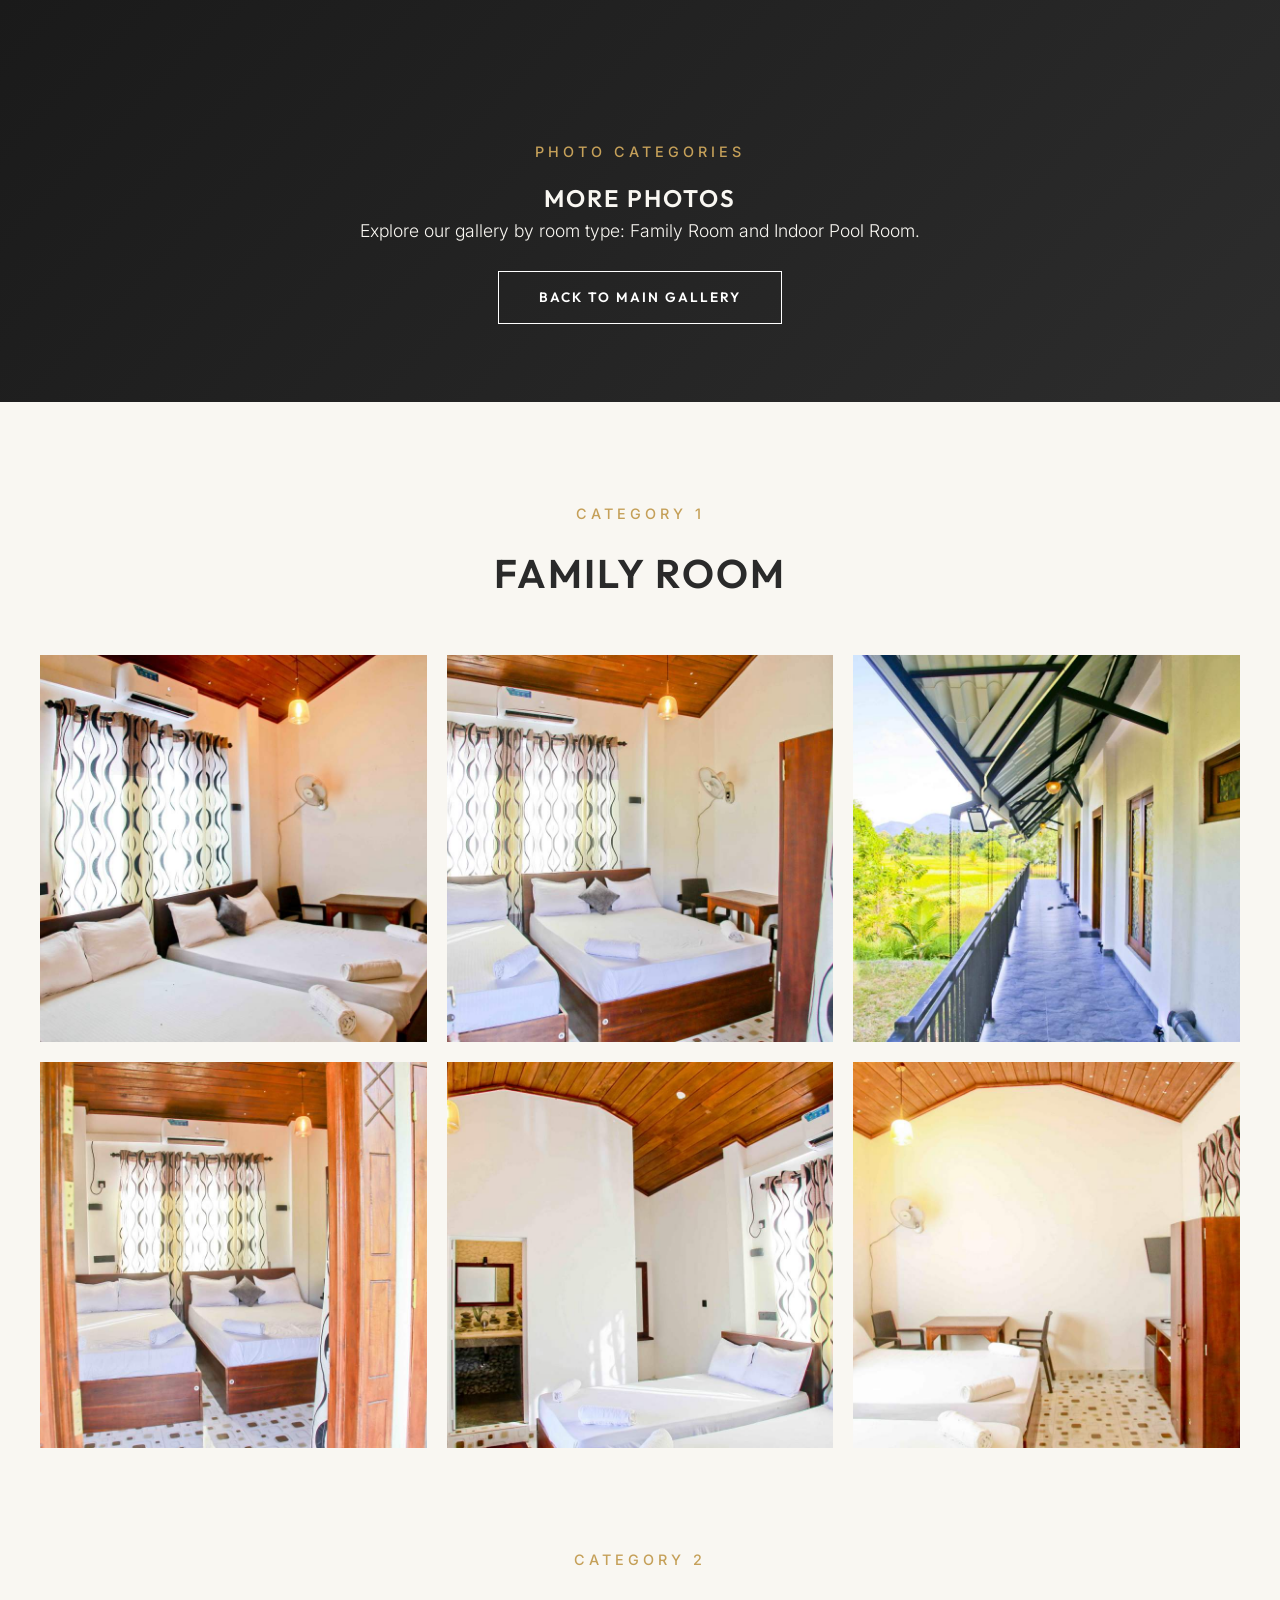
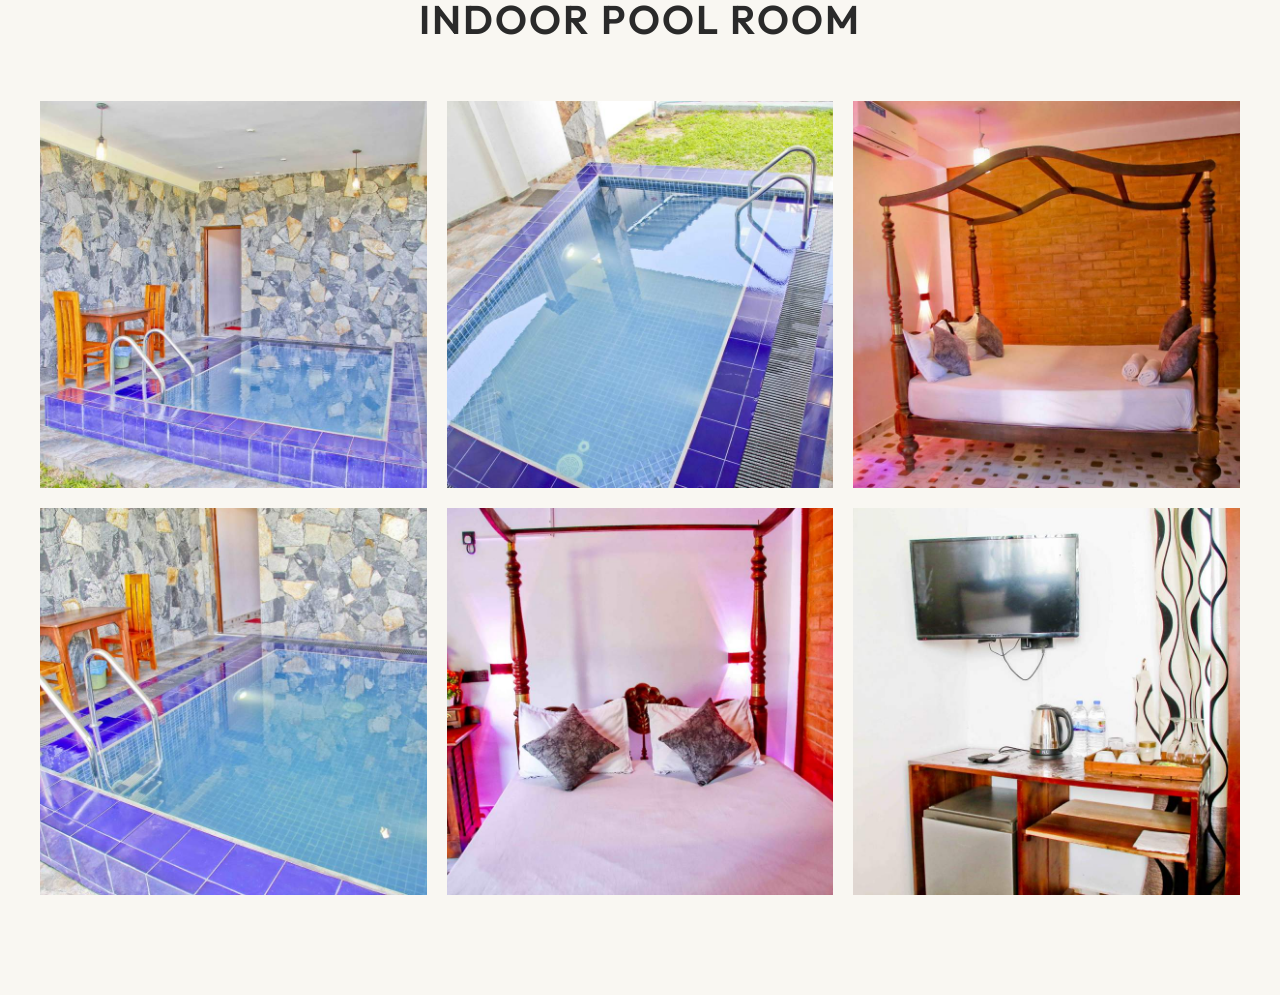
==== gallery.html @ 3b415cc5 "Add categorized gallery page with family and indoor pool rooms" ====
<!DOCTYPE html>
<html lang="en">

<head>
    <meta charset="UTF-8">
    <meta name="viewport" content="width=device-width, initial-scale=1.0">
    <meta name="description" content="Janara Luxury Cabana gallery with Family Room and Indoor Pool Room categories.">
    <title>Janara Gallery | Family Room & Indoor Pool Room</title>

    <link rel="preconnect" href="https://fonts.googleapis.com">
    <link rel="preconnect" href="https://fonts.gstatic.com" crossorigin>
    <link
        href="https://fonts.googleapis.com/css2?family=Inter:wght@300;400;500&family=Outfit:wght@300;400;600&display=swap"
        rel="stylesheet">
    <link rel="stylesheet" href="https://cdnjs.cloudflare.com/ajax/libs/font-awesome/6.4.0/css/all.min.css">
    <link rel="stylesheet" href="style.css">
</head>

<body>
    <section class="gallery-page-header">
        <div class="container text-center">
            <span class="subtitle">Photo Categories</span>
            <h1>More Photos</h1>
            <p>Explore our gallery by room type: Family Room and Indoor Pool Room.</p>
            <div class="gallery-more text-center" style="margin-top: 25px;">
                <a href="index.html#gallery" class="btn btn-outline">Back to Main Gallery</a>
            </div>
        </div>
    </section>

    <section class="gallery section-padding gallery-category">
        <div class="container-full">
            <div class="section-header text-center">
                <span class="subtitle">Category 1</span>
                <h2>Family Room</h2>
            </div>
            <div class="gallery-grid">
                <div class="gallery-item">
                    <img src="images/family-1.jpg" alt="Family room with twin and queen beds" loading="lazy" decoding="async" width="1200"
                        height="800" sizes="(max-width: 768px) 100vw, 33vw">
                    <div class="gallery-overlay"><span>Family Bed Layout</span></div>
                </div>
                <div class="gallery-item">
                    <img src="images/family-2.jpg" alt="Family room private pool area view" loading="lazy" decoding="async" width="1200"
                        height="800" sizes="(max-width: 768px) 100vw, 33vw">
                    <div class="gallery-overlay"><span>Pool Area Access</span></div>
                </div>
                <div class="gallery-item">
                    <img src="images/family-3.jpg" alt="Family room corridor and mountain view" loading="lazy" decoding="async" width="1200"
                        height="800" sizes="(max-width: 768px) 100vw, 33vw">
                    <div class="gallery-overlay"><span>Corridor View</span></div>
                </div>
                <div class="gallery-item">
                    <img src="images/family-4.jpg" alt="Family room door and beds" loading="lazy" decoding="async" width="1200"
                        height="800" sizes="(max-width: 768px) 100vw, 33vw">
                    <div class="gallery-overlay"><span>Room Entrance</span></div>
                </div>
                <div class="gallery-item">
                    <img src="images/family-5.jpg" alt="Family room outdoor perspective" loading="lazy" decoding="async" width="1200"
                        height="800" sizes="(max-width: 768px) 100vw, 33vw">
                    <div class="gallery-overlay"><span>Outdoor Perspective</span></div>
                </div>
                <div class="gallery-item">
                    <img src="images/family-6.jpg" alt="Family room exterior side view" loading="lazy" decoding="async" width="1200"
                        height="800" sizes="(max-width: 768px) 100vw, 33vw">
                    <div class="gallery-overlay"><span>Exterior Side View</span></div>
                </div>
            </div>
        </div>
    </section>

    <section class="gallery section-padding gallery-category">
        <div class="container-full">
            <div class="section-header text-center">
                <span class="subtitle">Category 2</span>
                <h2>Indoor Pool Room</h2>
            </div>
            <div class="gallery-grid">
                <div class="gallery-item">
                    <img src="images/indoor-1.jpg" alt="Indoor pool room with full covered private pool" loading="lazy" decoding="async" width="1200"
                        height="800" sizes="(max-width: 768px) 100vw, 33vw">
                    <div class="gallery-overlay"><span>Covered Indoor Pool</span></div>
                </div>
                <div class="gallery-item">
                    <img src="images/indoor-2.jpg" alt="Private pool top angle in indoor pool room" loading="lazy" decoding="async" width="1200"
                        height="800" sizes="(max-width: 768px) 100vw, 33vw">
                    <div class="gallery-overlay"><span>Pool Top Angle</span></div>
                </div>
                <div class="gallery-item">
                    <img src="images/indoor-3.jpg" alt="Indoor pool room with canopy bed" loading="lazy" decoding="async" width="1200"
                        height="800" sizes="(max-width: 768px) 100vw, 33vw">
                    <div class="gallery-overlay"><span>Canopy Bed Room</span></div>
                </div>
                <div class="gallery-item">
                    <img src="images/indoor-4.jpg" alt="Indoor pool room pool design and seating" loading="lazy" decoding="async" width="1200"
                        height="800" sizes="(max-width: 768px) 100vw, 33vw">
                    <div class="gallery-overlay"><span>Pool Design & Seating</span></div>
                </div>
                <div class="gallery-item">
                    <img src="images/indoor-5.jpg" alt="Indoor pool room luxury bed close-up" loading="lazy" decoding="async" width="1200"
                        height="800" sizes="(max-width: 768px) 100vw, 33vw">
                    <div class="gallery-overlay"><span>Luxury Bed Close-up</span></div>
                </div>
                <div class="gallery-item">
                    <img src="images/indoor-6.jpg" alt="Indoor pool room amenities setup" loading="lazy" decoding="async" width="1200"
                        height="800" sizes="(max-width: 768px) 100vw, 33vw">
                    <div class="gallery-overlay"><span>In-room Amenities</span></div>
                </div>
            </div>
        </div>
    </section>
</body>

</html>
---- style.css ----
:root {
    --primary: #C5A059;
    /* Gold */
    --secondary: #2D4F3E;
    /* Tropical Green */
    --bg-light: #F9F7F2;
    /* Off-White */
    --bg-dark: #1A1A1A;
    /* Dark Slate */
    --accent: #DED5C4;
    /* Beige */
    --text-dark: #2A2A2A;
    --text-light: #F9F7F2;
    --font-heading: 'Outfit', sans-serif;
    --font-body: 'Inter', sans-serif;
    --transition: all 0.4s cubic-bezier(0.165, 0.84, 0.44, 1);
    --container-width: 1200px;
    --section-padding: 100px 0;
}

* {
    margin: 0;
    padding: 0;
    box-sizing: border-box;
}

html {
    scroll-behavior: smooth;
}

body {
    font-family: var(--font-body);
    background-color: var(--bg-light);
    color: var(--text-dark);
    line-height: 1.6;
    overflow-x: hidden;
}

/* Typography */
h1,
h2,
h3,
h4,
.logo {
    font-family: var(--font-heading);
    font-weight: 600;
    text-transform: uppercase;
    letter-spacing: 2px;
}

h2 {
    font-size: 2.5rem;
    margin-bottom: 2rem;
    position: relative;
}

.subtitle {
    display: block;
    color: var(--primary);
    font-weight: 500;
    text-transform: uppercase;
    letter-spacing: 4px;
    font-size: 0.9rem;
    margin-bottom: 1rem;
}

.subtitle.light {
    color: var(--accent);
}

p {
    margin-bottom: 1.5rem;
    font-weight: 300;
    font-size: 1.1rem;
}

.text-center {
    text-align: center;
}

/* Buttons */
.btn {
    display: inline-block;
    padding: 15px 40px;
    font-family: var(--font-heading);
    text-transform: uppercase;
    letter-spacing: 2px;
    font-size: 0.85rem;
    font-weight: 600;
    text-decoration: none;
    cursor: pointer;
    transition: var(--transition);
    border: none;
    position: relative;
    overflow: hidden;
    z-index: 1;
}

.btn::after {
    content: '';
    position: absolute;
    bottom: 0;
    left: 0;
    width: 100%;
    height: 0;
    background: rgba(255, 255, 255, 0.1);
    transition: var(--transition);
    z-index: -1;
}

.btn:hover::after {
    height: 100%;
}

.btn-primary {
    background-color: var(--primary);
    color: white;
}

.btn-primary:hover {
    background-color: #b08d4a;
    transform: translateY(-3px);
    box-shadow: 0 10px 20px rgba(0, 0, 0, 0.1);
}

.btn-outline {
    background-color: transparent;
    border: 1px solid white;
    color: white;
}

.btn-outline:hover {
    background-color: white;
    color: var(--text-dark);
    transform: translateY(-3px);
}

.btn-block {
    display: block;
    width: 100%;
}

/* Navbar */
.navbar {
    position: fixed;
    top: 0;
    left: 0;
    width: 100%;
    z-index: 1000;
    padding: 25px 0;
    transition: var(--transition);
}

.navbar.scrolled {
    background: rgba(26, 26, 26, 0.95);
    backdrop-filter: blur(10px);
    padding: 15px 0;
    box-shadow: 0 5px 20px rgba(0, 0, 0, 0.1);
}

.nav-container {
    max-width: var(--container-width);
    margin: 0 auto;
    display: flex;
    justify-content: space-between;
    align-items: center;
    padding: 0 20px;
}

.logo {
    color: white;
    font-size: 1.5rem;
    text-decoration: none;
}

.nav-links {
    display: flex;
    list-style: none;
    align-items: center;
}

.nav-links li {
    margin-left: 35px;
}

.nav-links a {
    color: white;
    text-decoration: none;
    font-size: 0.85rem;
    text-transform: uppercase;
    letter-spacing: 2px;
    font-weight: 500;
    transition: var(--transition);
    opacity: 0.8;
}

.nav-links a:hover {
    color: var(--primary);
    opacity: 1;
}

.btn-nav {
    background: var(--primary);
    padding: 10px 20px !important;
    opacity: 1 !important;
}

/* Hero Section */
.hero {
    min-height: 100vh;
    background: linear-gradient(135deg, #1a1a1a 0%, #2d2d2d 100%);
    display: flex;
    align-items: center;
    justify-content: center;
    color: white;
    position: relative;
    overflow: hidden;
    padding: 120px 0 80px;
}

.hero-overlay {
    position: absolute;
    top: 0;
    left: 0;
    width: 100%;
    height: 100%;
    background: radial-gradient(circle at 20% 20%, rgba(197, 160, 89, 0.18), transparent 45%),
        radial-gradient(circle at 80% 80%, rgba(45, 79, 62, 0.15), transparent 50%);
    opacity: 1;
    z-index: 0;
}

/* Floating Decorative Elements */
.hero-decoration {
    position: absolute;
    top: 0;
    left: 0;
    width: 100%;
    height: 100%;
    overflow: hidden;
    z-index: 1;
}

.floating-circle {
    position: absolute;
    border-radius: 50%;
    background: linear-gradient(135deg, rgba(197, 160, 89, 0.1), rgba(197, 160, 89, 0.05));
    backdrop-filter: blur(40px);
    animation: float 20s infinite ease-in-out;
}

.circle-1 {
    width: 400px;
    height: 400px;
    top: -100px;
    right: -100px;
    animation-delay: 0s;
}

.circle-2 {
    width: 300px;
    height: 300px;
    bottom: -50px;
    left: -50px;
    animation-delay: 5s;
}

.circle-3 {
    width: 200px;
    height: 200px;
    top: 50%;
    left: 50%;
    animation-delay: 10s;
}

@keyframes float {

    0%,
    100% {
        transform: translate(0, 0) scale(1);
    }

    25% {
        transform: translate(30px, -30px) scale(1.1);
    }

    50% {
        transform: translate(-20px, 20px) scale(0.9);
    }

    75% {
        transform: translate(20px, 30px) scale(1.05);
    }
}

/* Hero Container */
.hero-container {
    max-width: 1400px;
    margin: 0 auto;
    padding: 0 40px;
    display: grid;
    grid-template-columns: 1fr 1fr;
    gap: 80px;
    align-items: center;
    position: relative;
    z-index: 2;
}

/* Hero Left Content */
.hero-left {
    animation: slideInLeft 1s ease-out;
}

.hero-badge {
    display: inline-flex;
    align-items: center;
    gap: 10px;
    background: rgba(197, 160, 89, 0.15);
    backdrop-filter: blur(10px);
    border: 1px solid rgba(197, 160, 89, 0.3);
    padding: 12px 24px;
    border-radius: 50px;
    margin-bottom: 30px;
    font-size: 0.85rem;
    text-transform: uppercase;
    letter-spacing: 2px;
    font-weight: 500;
    color: var(--primary);
    animation: fadeInUp 1s ease 0.2s both;
}

.hero-badge i {
    color: var(--primary);
    font-size: 0.9rem;
}

.hero-title {
    display: flex;
    flex-direction: column;
    margin-bottom: 30px;
    line-height: 1.1;
}

.hero-title-line {
    font-size: 1.8rem;
    font-weight: 300;
    letter-spacing: 3px;
    color: rgba(255, 255, 255, 0.8);
    animation: fadeInUp 1s ease 0.4s both;
}

.hero-title-main {
    font-size: 6rem;
    font-weight: 700;
    letter-spacing: 8px;
    background: linear-gradient(135deg, #ffffff 0%, var(--primary) 100%);
    -webkit-background-clip: text;
    -webkit-text-fill-color: transparent;
    background-clip: text;
    margin: 10px 0;
    animation: fadeInUp 1s ease 0.6s both;
    text-shadow: 0 0 80px rgba(197, 160, 89, 0.3);
}

.hero-description {
    font-size: 1.15rem;
    line-height: 1.8;
    color: rgba(255, 255, 255, 0.75);
    margin-bottom: 40px;
    max-width: 550px;
    font-weight: 300;
    animation: fadeInUp 1s ease 0.8s both;
}

/* Hero Features */
.hero-features {
    display: flex;
    gap: 30px;
    margin-bottom: 40px;
    animation: fadeInUp 1s ease 1s both;
}

.hero-feature {
    display: flex;
    align-items: center;
    gap: 12px;
    font-size: 0.9rem;
    color: rgba(255, 255, 255, 0.9);
    text-transform: uppercase;
    letter-spacing: 1px;
    font-weight: 500;
}

.hero-feature i {
    color: var(--primary);
    font-size: 1.2rem;
}

/* Hero Buttons */
.hero-btns {
    display: flex;
    gap: 20px;
    margin-bottom: 60px;
    flex-wrap: wrap;
    animation: fadeInUp 1s ease 1.2s both;
}

.btn-hero {
    display: inline-flex;
    align-items: center;
    gap: 12px;
    padding: 18px 36px;
    font-size: 0.9rem;
    border-radius: 50px;
    transition: all 0.4s cubic-bezier(0.165, 0.84, 0.44, 1);
}

.btn-hero i {
    font-size: 0.85rem;
    transition: transform 0.3s ease;
}

.btn-hero:hover i {
    transform: translateX(5px);
}

.btn-outline.btn-hero {
    border: 2px solid rgba(255, 255, 255, 0.3);
    backdrop-filter: blur(10px);
}

.btn-outline.btn-hero:hover {
    border-color: white;
    background: rgba(255, 255, 255, 0.1);
}

/* Hero Stats */
.hero-stats {
    display: flex;
    align-items: center;
    gap: 30px;
    padding: 30px 0;
    border-top: 1px solid rgba(255, 255, 255, 0.1);
    animation: fadeInUp 1s ease 1.4s both;
}

.stat-item h3 {
    font-size: 2rem;
    font-weight: 700;
    color: var(--primary);
    margin-bottom: 5px;
    letter-spacing: 1px;
}

.stat-item p {
    font-size: 0.85rem;
    color: rgba(255, 255, 255, 0.6);
    text-transform: uppercase;
    letter-spacing: 2px;
    margin: 0;
}

.stat-divider {
    width: 1px;
    height: 40px;
    background: rgba(255, 255, 255, 0.2);
}

/* Hero Right Visual */
.hero-right {
    position: relative;
    animation: slideInRight 1s ease-out;
}

.hero-image-wrapper {
    position: relative;
    animation: fadeInUp 1s ease 0.8s both;
}

.hero-image-card {
    position: relative;
    border-radius: 30px;
    overflow: hidden;
    box-shadow: 0 40px 100px rgba(0, 0, 0, 0.4);
    transform: perspective(1000px) rotateY(-5deg);
    transition: transform 0.6s ease;
}

.hero-image-card:hover {
    transform: perspective(1000px) rotateY(0deg) scale(1.02);
}

.hero-image-card img {
    width: 100%;
    height: 600px;
    object-fit: cover;
    display: block;
}

.hero-image-overlay {
    position: absolute;
    top: 0;
    left: 0;
    width: 100%;
    height: 100%;
    background: linear-gradient(135deg,
            rgba(197, 160, 89, 0.2) 0%,
            rgba(45, 79, 62, 0.2) 100%);
    mix-blend-mode: overlay;
}

/* Floating Info Card */
.hero-info-card {
    position: absolute;
    bottom: -30px;
    left: -30px;
    background: rgba(255, 255, 255, 0.95);
    backdrop-filter: blur(20px);
    padding: 25px 30px;
    border-radius: 20px;
    display: flex;
    align-items: center;
    gap: 20px;
    box-shadow: 0 20px 60px rgba(0, 0, 0, 0.2);
    animation: fadeInUp 1s ease 1.6s both;
    transition: transform 0.3s ease;
}

.hero-info-card:hover {
    transform: translateY(-5px);
}

.info-card-icon {
    width: 50px;
    height: 50px;
    background: linear-gradient(135deg, var(--primary), #b08d4a);
    border-radius: 12px;
    display: flex;
    align-items: center;
    justify-content: center;
    color: white;
    font-size: 1.2rem;
}

.info-card-content h4 {
    font-size: 1.1rem;
    color: var(--text-dark);
    margin: 0 0 5px 0;
    font-weight: 600;
    letter-spacing: 1px;
}

.info-card-content p {
    font-size: 0.85rem;
    color: #666;
    margin: 0;
    text-transform: uppercase;
    letter-spacing: 1px;
}

/* Scroll Indicator */
.hero-scroll-indicator {
    position: absolute;
    bottom: 30px;
    left: 50%;
    transform: translateX(-50%);
    text-align: center;
    font-size: 0.7rem;
    text-transform: uppercase;
    letter-spacing: 2px;
    opacity: 0.7;
    z-index: 3;
    animation: fadeInUp 1s ease 2s both;
}

.mouse {
    width: 25px;
    height: 40px;
    border: 2px solid white;
    border-radius: 20px;
    margin: 0 auto 10px;
    position: relative;
}

.mouse::after {
    content: '';
    position: absolute;
    top: 8px;
    left: 50%;
    width: 4px;
    height: 8px;
    background: white;
    border-radius: 2px;
    transform: translateX(-50%);
    animation: scrollMouse 2s infinite;
}

/* Animations */
@keyframes slideInLeft {
    from {
        opacity: 0;
        transform: translateX(-50px);
    }

    to {
        opacity: 1;
        transform: translateX(0);
    }
}

@keyframes slideInRight {
    from {
        opacity: 0;
        transform: translateX(50px);
    }

    to {
        opacity: 1;
        transform: translateX(0);
    }
}

/* Responsive Design */
@media (max-width: 1200px) {
    .hero-container {
        gap: 60px;
        padding: 0 30px;
    }

    .hero-title-main {
        font-size: 5rem;
    }

    .hero-image-card img {
        height: 500px;
    }
}

@media (max-width: 991px) {
    .hero {
        padding: 100px 0 60px;
    }

    .hero-container {
        grid-template-columns: 1fr;
        gap: 60px;
        text-align: center;
    }

    .hero-left {
        order: 2;
    }

    .hero-right {
        order: 1;
    }

    .hero-badge {
        margin-left: auto;
        margin-right: auto;
    }

    .hero-title {
        align-items: center;
    }

    .hero-title-main {
        font-size: 4rem;
    }

    .hero-description {
        margin-left: auto;
        margin-right: auto;
    }

    .hero-features {
        justify-content: center;
    }

    .hero-btns {
        justify-content: center;
    }

    .hero-stats {
        justify-content: center;
    }

    .hero-image-card {
        transform: perspective(1000px) rotateY(0deg);
    }

    .hero-info-card {
        left: 50%;
        transform: translateX(-50%);
    }
}

@media (max-width: 768px) {
    .hero-title-line {
        font-size: 1.3rem;
    }

    .hero-title-main {
        font-size: 3rem;
        letter-spacing: 4px;
    }

    .hero-description {
        font-size: 1rem;
    }

    .hero-features {
        flex-direction: column;
        gap: 15px;
        align-items: center;
    }

    .hero-btns {
        flex-direction: column;
        width: 100%;
    }

    .btn-hero {
        width: 100%;
        justify-content: center;
    }

    .hero-stats {
        flex-wrap: wrap;
        gap: 20px;
    }

    .stat-divider {
        display: none;
    }

    .hero-image-card img {
        height: 400px;
    }

    .hero-info-card {
        position: relative;
        left: 0;
        bottom: 0;
        margin-top: 20px;
        transform: none;
    }

    .circle-1,
    .circle-2,
    .circle-3 {
        width: 200px;
        height: 200px;
    }
}

@media (max-width: 480px) {
    .hero-container {
        padding: 0 20px;
    }

    .hero-title-main {
        font-size: 2.5rem;
    }

    .hero-image-card img {
        height: 300px;
    }
}

/* Sections */
.section-padding {
    padding: var(--section-padding);
}

.container {
    max-width: var(--container-width);
    margin: 0 auto;
    padding: 0 20px;
}

.container-full {
    width: 100%;
    padding: 0 40px;
}

/* About Section */
.about-grid {
    display: grid;
    grid-template-columns: 1fr 1fr;
    gap: 80px;
    align-items: center;
}

.about-img {
    position: relative;
}

.about-img img {
    width: 100%;
    height: auto;
    box-shadow: 30px 30px 0 var(--accent);
}

.link-more {
    color: var(--primary);
    text-decoration: none;
    font-weight: 600;
    font-size: 0.9rem;
    text-transform: uppercase;
    letter-spacing: 1px;
    display: inline-flex;
    align-items: center;
    transition: var(--transition);
}

.link-more i {
    margin-left: 10px;
    transition: var(--transition);
}

.link-more:hover i {
    transform: translateX(5px);
}

/* Experience Cards */
.experience-grid {
    display: grid;
    grid-template-columns: repeat(auto-fit, minmax(250px, 1fr));
    gap: 30px;
    margin-top: 50px;
}

.exp-card {
    background: white;
    padding: 50px 30px;
    text-align: center;
    transition: var(--transition);
    border: 1px solid rgba(0, 0, 0, 0.05);
}

.exp-card:hover {
    transform: translateY(-10px);
    box-shadow: 0 20px 40px rgba(0, 0, 0, 0.03);
    border-color: var(--primary);
}

.exp-icon {
    font-size: 2.5rem;
    color: var(--primary);
    margin-bottom: 25px;
}

.exp-card h3 {
    font-size: 1.2rem;
    margin-bottom: 15px;
}

.exp-card p {
    font-size: 0.95rem;
    color: #666;
}

/* Gallery */
.gallery-grid {
    display: grid;
    grid-template-columns: repeat(3, 1fr);
    gap: 20px;
    margin-top: 50px;
}

.gallery-item {
    position: relative;
    overflow: hidden;
    aspect-ratio: 1 / 1;
}

.gallery-item img {
    width: 100%;
    height: 100%;
    object-fit: cover;
    transition: transform 1s ease;
}

.gallery-overlay {
    position: absolute;
    top: 0;
    left: 0;
    width: 100%;
    height: 100%;
    background: rgba(45, 79, 62, 0.7);
    display: flex;
    align-items: center;
    justify-content: center;
    opacity: 0;
    transition: var(--transition);
}

.gallery-overlay span {
    color: white;
    font-family: var(--font-heading);
    text-transform: uppercase;
    letter-spacing: 3px;
    font-size: 0.9rem;
    transform: translateY(20px);
    transition: var(--transition);
}

.gallery-item:hover img {
    transform: scale(1.1);
}

.gallery-item:hover .gallery-overlay {
    opacity: 1;
}

.gallery-item:hover .gallery-overlay span {
    transform: translateY(0);
}

.gallery-more {
    margin-top: 45px;
}

.gallery-page-header {
    padding: 140px 0 70px;
    background: linear-gradient(135deg, #1a1a1a 0%, #2d2d2d 100%);
    color: var(--text-light);
}

.gallery-page-header p {
    margin: 0 auto;
    max-width: 720px;
}

.gallery-category + .gallery-category {
    padding-top: 0;
}

/* Pool Parallax Section */
.pool-parallax {
    background: linear-gradient(rgba(0, 0, 0, 0.5), rgba(0, 0, 0, 0.5)), url('images/pool-bg.jpg') center/cover no-repeat;
    background-attachment: fixed;
    height: 60vh;
    display: flex;
    align-items: center;
}

@media (max-width: 1024px) {
    .pool-parallax {
        background-attachment: scroll;
        height: auto;
        padding: 80px 0;
    }
}

.light {
    color: white;
}

/* Testimonials */
.reviews {
    background-color: white;
}

/* Testimonials Grid */
.testimonial-grid {
    display: grid;
    grid-template-columns: repeat(3, 1fr);
    gap: 30px;
    margin-top: 50px;
}

.testimonial-card {
    background: #fff;
    padding: 40px 30px;
    text-align: center;
    border: 1px solid rgba(0, 0, 0, 0.05);
    transition: var(--transition);
}

.stars {
    color: var(--primary);
    margin-bottom: 20px;
}

.testimonial-card p {
    font-size: 1.1rem;
    font-style: italic;
    color: var(--text-dark);
    line-height: 1.6;
}

.guest-info {
    margin-top: 25px;
}

.guest-info strong {
    display: block;
    font-family: var(--font-heading);
    letter-spacing: 2px;
}

.guest-info span {
    font-size: 0.8rem;
    color: #888;
    text-transform: uppercase;
}

.testimonial-card:hover {
    transform: translateY(-10px);
    box-shadow: 0 20px 40px rgba(0, 0, 0, 0.05);
    border-color: var(--primary);
}

@media (max-width: 991px) {
    .testimonial-grid {
        grid-template-columns: 1fr;
        max-width: 600px;
        margin-left: auto;
        margin-right: auto;
    }
}

/* Contact Section */
.contact-grid {
    display: grid;
    grid-template-columns: 1fr 1fr;
    gap: 80px;
}

.contact-list {
    list-style: none;
    margin: 40px 0;
}

.contact-list li {
    display: flex;
    align-items: center;
    margin-bottom: 20px;
    font-size: 1.1rem;
}

.contact-list i {
    width: 40px;
    color: var(--primary);
    font-size: 1.2rem;
}

.social-links a {
    display: inline-flex;
    width: 50px;
    height: 50px;
    border: 1px solid var(--accent);
    align-items: center;
    justify-content: center;
    text-decoration: none;
    color: var(--text-dark);
    margin-right: 15px;
    border-radius: 50%;
    transition: var(--transition);
}

.social-links a:hover {
    background: var(--primary);
    border-color: var(--primary);
    color: white;
}

.contact-form {
    background: white;
    padding: 40px;
    box-shadow: 0 30px 60px rgba(0, 0, 0, 0.05);
}

.form-group {
    margin-bottom: 25px;
}

.form-row {
    display: grid;
    grid-template-columns: 1fr 1fr;
    gap: 20px;
}

input,
textarea {
    width: 100%;
    padding: 15px 0;
    border: none;
    border-bottom: 1px solid var(--accent);
    font-family: var(--font-body);
    font-size: 1rem;
    transition: var(--transition);
    outline: none;
}

input:focus,
textarea:focus {
    border-bottom-color: var(--primary);
}

.form-status {
    margin-top: 20px;
    font-size: 0.9rem;
}

/* Map Section */
.map-section {
    padding: 100px 0;
    background: linear-gradient(rgba(0, 0, 0, 0.7), rgba(0, 0, 0, 0.7)), url('images/kurunegala-city.jpg') center/cover no-repeat;
    position: relative;
}

.map-container {
    max-width: 1400px;
    margin: 0 auto;
    padding: 0 20px;
}

.map-wrapper {
    position: relative;
    border-radius: 20px;
    overflow: hidden;
    box-shadow: 0 40px 100px rgba(0, 0, 0, 0.5);
    line-height: 0;
    border: 1px solid rgba(255, 255, 255, 0.1);
}

.map-wrapper iframe {
    filter: grayscale(1) contrast(1.2) opacity(0.8);
    transition: var(--transition);
}

.map-wrapper:hover iframe {
    filter: grayscale(0) contrast(1) opacity(1);
}

@media (max-width: 768px) {
    .map-section {
        padding: 60px 0;
    }
}

/* Footer */
.footer {
    padding: 80px 0;
    background: var(--bg-dark);
    color: white;
}

.footer .logo {
    font-size: 2.5rem;
    margin-bottom: 30px;
}

.footer-links {
    margin-bottom: 40px;
}

.footer-links a {
    color: white;
    text-decoration: none;
    margin: 0 20px;
    text-transform: uppercase;
    font-size: 0.8rem;
    letter-spacing: 2px;
    transition: var(--transition);
    opacity: 0.6;
}

.footer-links a:hover {
    opacity: 1;
    color: var(--primary);
}

.copyright {
    font-size: 0.8rem;
    opacity: 0.4;
    letter-spacing: 1px;
}

/* Floating Elements */
.whatsapp-float {
    position: fixed;
    bottom: 30px;
    right: 30px;
    width: 60px;
    height: 60px;
    background: #25d366;
    color: white;
    border-radius: 50%;
    display: flex;
    align-items: center;
    justify-content: center;
    font-size: 30px;
    box-shadow: 0 10px 20px rgba(0, 0, 0, 0.1);
    z-index: 999;
    text-decoration: none;
    transition: var(--transition);
}

.whatsapp-float:hover {
    transform: scale(1.1);
    background: #20ba5a;
}

#scrollToTop {
    position: fixed;
    bottom: 110px;
    right: 30px;
    width: 60px;
    height: 60px;
    background: white;
    color: var(--text-dark);
    border: 1px solid var(--accent);
    border-radius: 50%;
    cursor: pointer;
    z-index: 999;
    display: none;
    transition: var(--transition);
}

#scrollToTop:hover {
    background: var(--primary);
    color: white;
    border-color: var(--primary);
}

/* Animations */
@keyframes fadeInUp {
    from {
        opacity: 0;
        transform: translateY(30px);
    }

    to {
        opacity: 1;
        transform: translateY(0);
    }
}

@keyframes scrollMouse {
    0% {
        opacity: 1;
        top: 8px;
    }

    100% {
        opacity: 0;
        top: 20px;
    }
}

.js .reveal-up,
.js .reveal-left,
.js .reveal-right,
.js .fade-in {
    opacity: 0;
    transition: all 1s ease-out;
}

.reveal-up.active {
    opacity: 1;
    transform: translateY(0);
}

.js .reveal-up {
    transform: translateY(50px);
}

.reveal-left.active {
    opacity: 1;
    transform: translateX(0);
}

.js .reveal-left {
    transform: translateX(-50px);
}

.reveal-right.active {
    opacity: 1;
    transform: translateX(0);
}

.js .reveal-right {
    transform: translateX(50px);
}

.fade-in.active {
    opacity: 1;
}

/* Mobile Responsiveness */
@media (max-width: 1024px) {
    :root {
        --section-padding: 80px 0;
    }

    .container {
        padding: 0 30px;
    }
}

@media (max-width: 991px) {
    h1 {
        font-size: 4rem;
    }

    h2 {
        font-size: 2.2rem;
    }

    .about-grid,
    .contact-grid {
        grid-template-columns: 1fr;
        gap: 60px;
    }

    .about-img img {
        box-shadow: 20px 20px 0 var(--accent);
    }

    .nav-links {
        position: fixed;
        top: 0;
        right: -100%;
        width: 100%;
        height: 100vh;
        background: rgba(26, 26, 26, 0.98);
        backdrop-filter: blur(15px);
        flex-direction: column;
        justify-content: center;
        transition: 0.6s cubic-bezier(0.77, 0, 0.175, 1);
        z-index: 999;
    }

    .nav-links.active {
        right: 0;
    }

    .nav-links li {
        margin: 20px 0;
        opacity: 0;
        transform: translateY(20px);
        transition: 0.4s ease;
    }

    .nav-links.active li {
        opacity: 1;
        transform: translateY(0);
    }

    /* Staggered animation for menu items */
    .nav-links.active li:nth-child(1) {
        transition-delay: 0.3s;
    }

    .nav-links.active li:nth-child(2) {
        transition-delay: 0.4s;
    }

    .nav-links.active li:nth-child(3) {
        transition-delay: 0.5s;
    }

    .nav-links.active li:nth-child(4) {
        transition-delay: 0.6s;
    }

    .nav-links.active li:nth-child(5) {
        transition-delay: 0.7s;
    }

    .nav-links a {
        font-size: 1.2rem;
    }

    .nav-toggle {
        display: block;
        z-index: 1001;
    }

    .nav-toggle span {
        display: block;
        width: 25px;
        height: 2px;
        background: white;
        margin-bottom: 5px;
        transition: var(--transition);
    }

    .gallery-grid {
        grid-template-columns: repeat(2, 1fr);
    }
}

@media (max-width: 768px) {
    :root {
        --section-padding: 60px 0;
    }

    .hero h1 {
        font-size: 3rem;
    }

    .hero p {
        font-size: 1.1rem;
    }

    .testimonial-card p {
        font-size: 1.2rem;
    }

    .form-row {
        grid-template-columns: 1fr;
    }

    .footer-links a {
        display: block;
        margin: 15px 0;
    }

    .exp-card {
        padding: 40px 20px;
    }
}

@media (max-width: 480px) {
    .hero h1 {
        font-size: 2.5rem;
    }

    h2 {
        font-size: 1.8rem;
    }

    .gallery-grid {
        grid-template-columns: 1fr;
    }

    .btn {
        width: 100%;
        margin-bottom: 10px;
    }

    .hero-btns {
        display: flex;
        flex-direction: column;
    }

    .about-img img {
        box-shadow: 15px 15px 0 var(--accent);
    }

    .whatsapp-float,
    #scrollToTop {
        width: 50px;
        height: 50px;
        font-size: 24px;
        bottom: 20px;
        right: 20px;
    }

    #scrollToTop {
        bottom: 80px;
    }
}
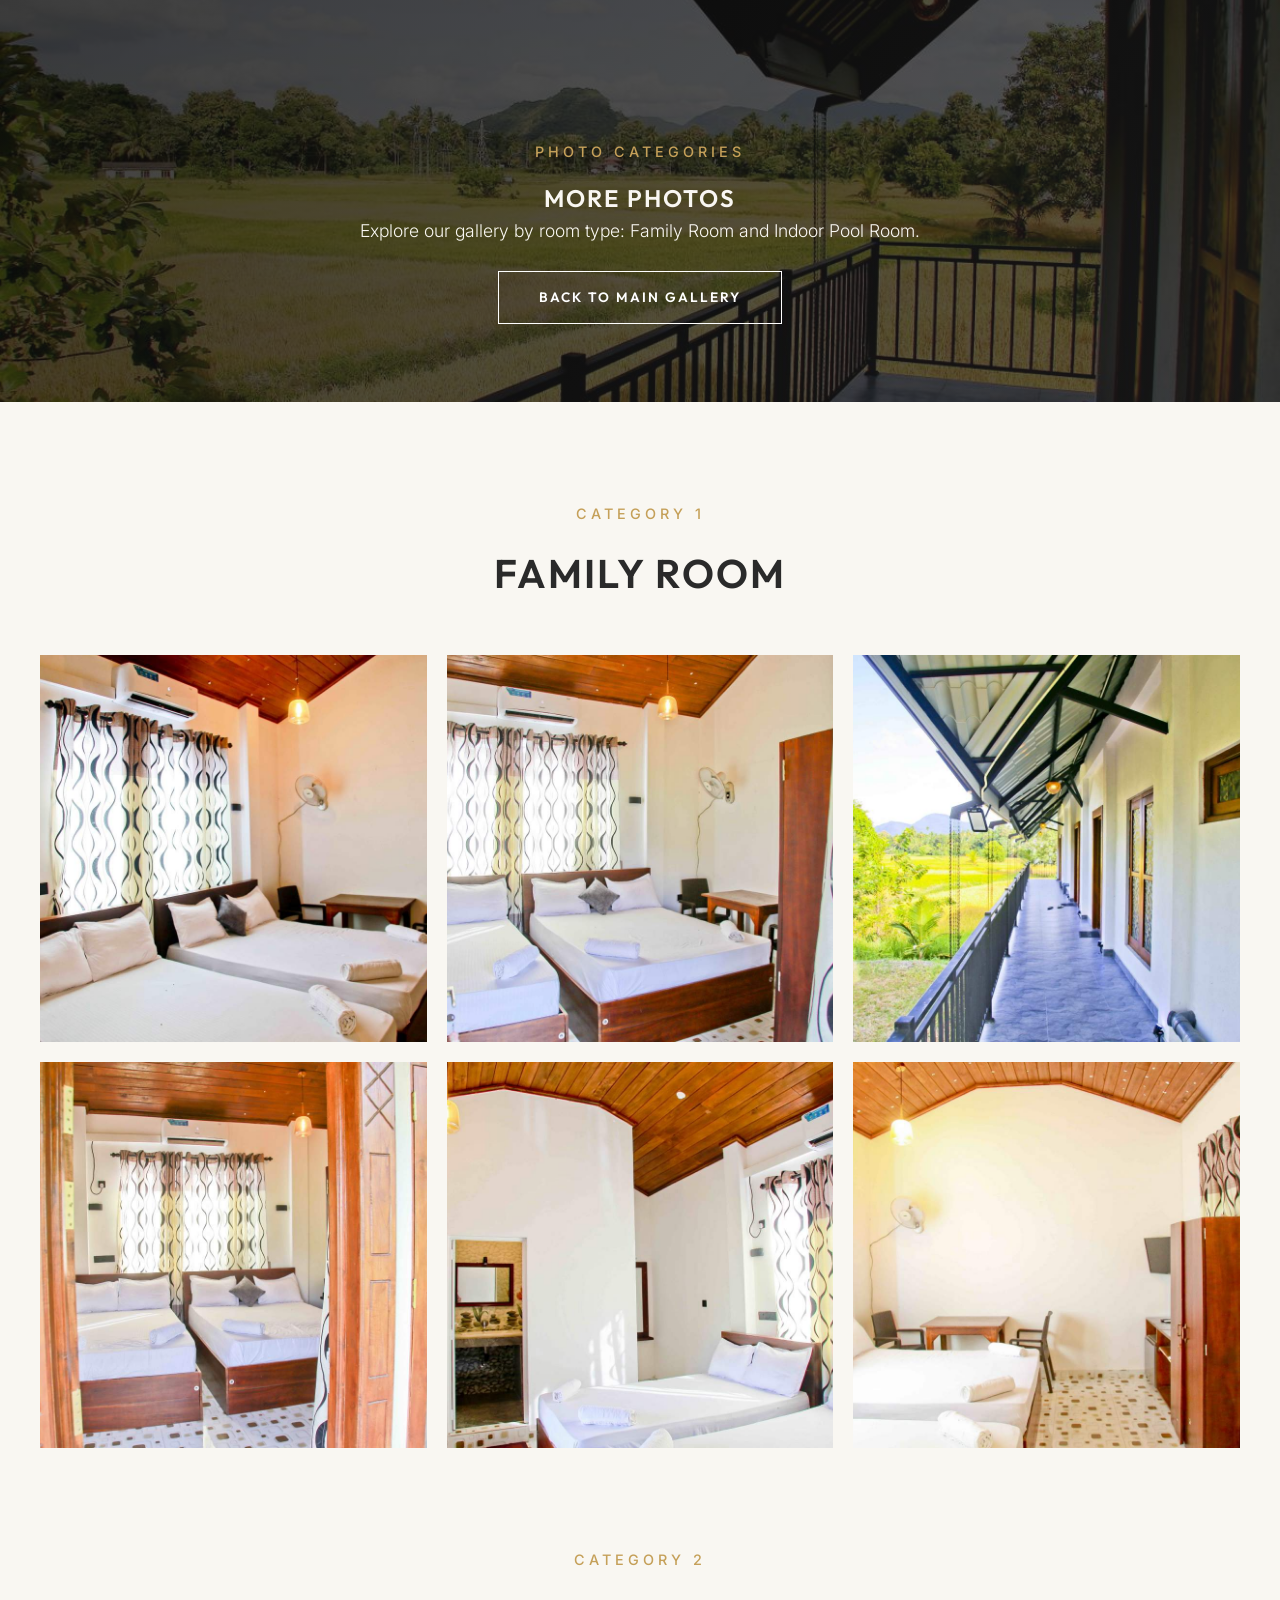
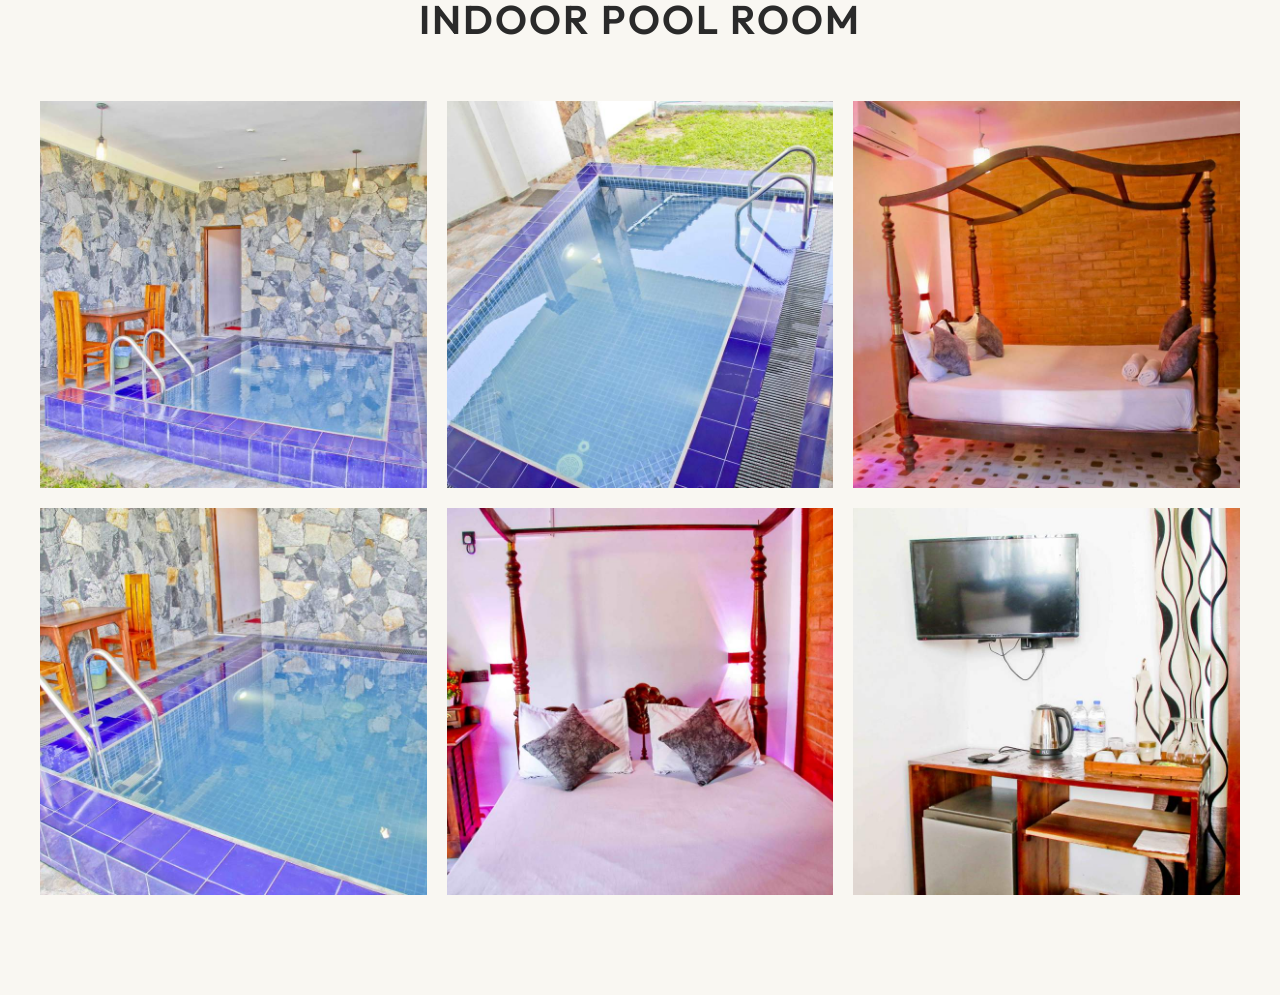
==== commit 95152f60: "Update hero/gallery video flow and clean unused assets" ====
--- a/gallery.html
+++ b/gallery.html
@@ -18,6 +18,12 @@
 
 <body>
     <section class="gallery-page-header">
+        <video class="gallery-header-video" autoplay muted loop playsinline preload="metadata" poster="images/hero-image.jpg"
+            aria-label="Janara gallery header background video">
+            <source src="videos/janara-tour.mp4" type="video/mp4">
+            Your browser does not support the video tag.
+        </video>
+        <div class="gallery-header-overlay"></div>
         <div class="container text-center">
             <span class="subtitle">Photo Categories</span>
             <h1>More Photos</h1>
--- a/style.css
+++ b/style.css
@@ -1,919 +1,1001 @@
-:root {
-    --primary: #C5A059;
-    /* Gold */
-    --secondary: #2D4F3E;
-    /* Tropical Green */
-    --bg-light: #F9F7F2;
-    /* Off-White */
-    --bg-dark: #1A1A1A;
-    /* Dark Slate */
-    --accent: #DED5C4;
-    /* Beige */
-    --text-dark: #2A2A2A;
-    --text-light: #F9F7F2;
-    --font-heading: 'Outfit', sans-serif;
-    --font-body: 'Inter', sans-serif;
-    --transition: all 0.4s cubic-bezier(0.165, 0.84, 0.44, 1);
-    --container-width: 1200px;
-    --section-padding: 100px 0;
-}
-
-* {
-    margin: 0;
-    padding: 0;
-    box-sizing: border-box;
-}
-
-html {
-    scroll-behavior: smooth;
-}
-
-body {
-    font-family: var(--font-body);
-    background-color: var(--bg-light);
-    color: var(--text-dark);
-    line-height: 1.6;
-    overflow-x: hidden;
-}
-
-/* Typography */
-h1,
-h2,
-h3,
-h4,
-.logo {
-    font-family: var(--font-heading);
-    font-weight: 600;
-    text-transform: uppercase;
-    letter-spacing: 2px;
-}
-
-h2 {
-    font-size: 2.5rem;
-    margin-bottom: 2rem;
-    position: relative;
-}
-
-.subtitle {
-    display: block;
-    color: var(--primary);
-    font-weight: 500;
-    text-transform: uppercase;
-    letter-spacing: 4px;
-    font-size: 0.9rem;
-    margin-bottom: 1rem;
-}
-
-.subtitle.light {
-    color: var(--accent);
-}
-
-p {
-    margin-bottom: 1.5rem;
-    font-weight: 300;
-    font-size: 1.1rem;
-}
-
-.text-center {
-    text-align: center;
-}
-
-/* Buttons */
-.btn {
-    display: inline-block;
-    padding: 15px 40px;
-    font-family: var(--font-heading);
-    text-transform: uppercase;
-    letter-spacing: 2px;
-    font-size: 0.85rem;
-    font-weight: 600;
-    text-decoration: none;
-    cursor: pointer;
-    transition: var(--transition);
-    border: none;
-    position: relative;
-    overflow: hidden;
-    z-index: 1;
-}
-
-.btn::after {
-    content: '';
-    position: absolute;
-    bottom: 0;
-    left: 0;
-    width: 100%;
-    height: 0;
-    background: rgba(255, 255, 255, 0.1);
-    transition: var(--transition);
-    z-index: -1;
-}
-
-.btn:hover::after {
-    height: 100%;
-}
-
-.btn-primary {
-    background-color: var(--primary);
-    color: white;
-}
-
-.btn-primary:hover {
-    background-color: #b08d4a;
-    transform: translateY(-3px);
-    box-shadow: 0 10px 20px rgba(0, 0, 0, 0.1);
-}
-
-.btn-outline {
-    background-color: transparent;
-    border: 1px solid white;
-    color: white;
-}
-
-.btn-outline:hover {
-    background-color: white;
-    color: var(--text-dark);
-    transform: translateY(-3px);
-}
-
-.btn-block {
-    display: block;
-    width: 100%;
-}
-
-/* Navbar */
-.navbar {
-    position: fixed;
-    top: 0;
-    left: 0;
-    width: 100%;
-    z-index: 1000;
-    padding: 25px 0;
-    transition: var(--transition);
-}
-
-.navbar.scrolled {
-    background: rgba(26, 26, 26, 0.95);
-    backdrop-filter: blur(10px);
-    padding: 15px 0;
-    box-shadow: 0 5px 20px rgba(0, 0, 0, 0.1);
-}
-
-.nav-container {
-    max-width: var(--container-width);
-    margin: 0 auto;
-    display: flex;
-    justify-content: space-between;
-    align-items: center;
-    padding: 0 20px;
-}
-
-.logo {
-    color: white;
-    font-size: 1.5rem;
-    text-decoration: none;
-}
-
-.nav-links {
-    display: flex;
-    list-style: none;
-    align-items: center;
-}
-
-.nav-links li {
-    margin-left: 35px;
-}
-
-.nav-links a {
-    color: white;
-    text-decoration: none;
-    font-size: 0.85rem;
-    text-transform: uppercase;
-    letter-spacing: 2px;
-    font-weight: 500;
-    transition: var(--transition);
-    opacity: 0.8;
-}
-
-.nav-links a:hover {
-    color: var(--primary);
-    opacity: 1;
-}
-
-.btn-nav {
-    background: var(--primary);
-    padding: 10px 20px !important;
-    opacity: 1 !important;
-}
-
-/* Hero Section */
-.hero {
-    min-height: 100vh;
-    background: linear-gradient(135deg, #1a1a1a 0%, #2d2d2d 100%);
-    display: flex;
-    align-items: center;
-    justify-content: center;
-    color: white;
-    position: relative;
-    overflow: hidden;
-    padding: 120px 0 80px;
-}
-
-.hero-overlay {
-    position: absolute;
-    top: 0;
-    left: 0;
-    width: 100%;
-    height: 100%;
-    background: radial-gradient(circle at 20% 20%, rgba(197, 160, 89, 0.18), transparent 45%),
-        radial-gradient(circle at 80% 80%, rgba(45, 79, 62, 0.15), transparent 50%);
-    opacity: 1;
-    z-index: 0;
-}
-
-/* Floating Decorative Elements */
-.hero-decoration {
-    position: absolute;
-    top: 0;
-    left: 0;
-    width: 100%;
-    height: 100%;
-    overflow: hidden;
-    z-index: 1;
-}
-
-.floating-circle {
-    position: absolute;
-    border-radius: 50%;
-    background: linear-gradient(135deg, rgba(197, 160, 89, 0.1), rgba(197, 160, 89, 0.05));
-    backdrop-filter: blur(40px);
-    animation: float 20s infinite ease-in-out;
-}
-
-.circle-1 {
-    width: 400px;
-    height: 400px;
-    top: -100px;
-    right: -100px;
-    animation-delay: 0s;
-}
-
-.circle-2 {
-    width: 300px;
-    height: 300px;
-    bottom: -50px;
-    left: -50px;
-    animation-delay: 5s;
-}
-
-.circle-3 {
-    width: 200px;
-    height: 200px;
-    top: 50%;
-    left: 50%;
-    animation-delay: 10s;
-}
-
-@keyframes float {
-
-    0%,
-    100% {
-        transform: translate(0, 0) scale(1);
-    }
-
-    25% {
-        transform: translate(30px, -30px) scale(1.1);
-    }
-
-    50% {
-        transform: translate(-20px, 20px) scale(0.9);
-    }
-
-    75% {
-        transform: translate(20px, 30px) scale(1.05);
-    }
-}
-
-/* Hero Container */
-.hero-container {
-    max-width: 1400px;
-    margin: 0 auto;
-    padding: 0 40px;
-    display: grid;
-    grid-template-columns: 1fr 1fr;
-    gap: 80px;
-    align-items: center;
-    position: relative;
-    z-index: 2;
-}
-
-/* Hero Left Content */
-.hero-left {
-    animation: slideInLeft 1s ease-out;
-}
-
-.hero-badge {
-    display: inline-flex;
-    align-items: center;
-    gap: 10px;
-    background: rgba(197, 160, 89, 0.15);
-    backdrop-filter: blur(10px);
-    border: 1px solid rgba(197, 160, 89, 0.3);
-    padding: 12px 24px;
-    border-radius: 50px;
-    margin-bottom: 30px;
-    font-size: 0.85rem;
-    text-transform: uppercase;
-    letter-spacing: 2px;
-    font-weight: 500;
-    color: var(--primary);
-    animation: fadeInUp 1s ease 0.2s both;
-}
-
-.hero-badge i {
-    color: var(--primary);
-    font-size: 0.9rem;
-}
-
-.hero-title {
-    display: flex;
-    flex-direction: column;
-    margin-bottom: 30px;
-    line-height: 1.1;
-}
-
-.hero-title-line {
-    font-size: 1.8rem;
-    font-weight: 300;
-    letter-spacing: 3px;
-    color: rgba(255, 255, 255, 0.8);
-    animation: fadeInUp 1s ease 0.4s both;
-}
-
-.hero-title-main {
-    font-size: 6rem;
-    font-weight: 700;
-    letter-spacing: 8px;
-    background: linear-gradient(135deg, #ffffff 0%, var(--primary) 100%);
-    -webkit-background-clip: text;
-    -webkit-text-fill-color: transparent;
-    background-clip: text;
-    margin: 10px 0;
-    animation: fadeInUp 1s ease 0.6s both;
-    text-shadow: 0 0 80px rgba(197, 160, 89, 0.3);
-}
-
-.hero-description {
-    font-size: 1.15rem;
-    line-height: 1.8;
-    color: rgba(255, 255, 255, 0.75);
-    margin-bottom: 40px;
-    max-width: 550px;
-    font-weight: 300;
-    animation: fadeInUp 1s ease 0.8s both;
-}
-
-/* Hero Features */
-.hero-features {
-    display: flex;
-    gap: 30px;
-    margin-bottom: 40px;
-    animation: fadeInUp 1s ease 1s both;
-}
-
-.hero-feature {
-    display: flex;
-    align-items: center;
-    gap: 12px;
-    font-size: 0.9rem;
-    color: rgba(255, 255, 255, 0.9);
-    text-transform: uppercase;
-    letter-spacing: 1px;
-    font-weight: 500;
-}
-
-.hero-feature i {
-    color: var(--primary);
-    font-size: 1.2rem;
-}
-
-/* Hero Buttons */
-.hero-btns {
-    display: flex;
-    gap: 20px;
-    margin-bottom: 60px;
-    flex-wrap: wrap;
-    animation: fadeInUp 1s ease 1.2s both;
-}
-
-.btn-hero {
-    display: inline-flex;
-    align-items: center;
-    gap: 12px;
-    padding: 18px 36px;
-    font-size: 0.9rem;
-    border-radius: 50px;
-    transition: all 0.4s cubic-bezier(0.165, 0.84, 0.44, 1);
-}
-
-.btn-hero i {
-    font-size: 0.85rem;
-    transition: transform 0.3s ease;
-}
-
-.btn-hero:hover i {
-    transform: translateX(5px);
-}
-
-.btn-outline.btn-hero {
-    border: 2px solid rgba(255, 255, 255, 0.3);
-    backdrop-filter: blur(10px);
-}
-
-.btn-outline.btn-hero:hover {
-    border-color: white;
-    background: rgba(255, 255, 255, 0.1);
-}
-
-/* Hero Stats */
-.hero-stats {
-    display: flex;
-    align-items: center;
-    gap: 30px;
-    padding: 30px 0;
-    border-top: 1px solid rgba(255, 255, 255, 0.1);
-    animation: fadeInUp 1s ease 1.4s both;
-}
-
-.stat-item h3 {
-    font-size: 2rem;
-    font-weight: 700;
-    color: var(--primary);
-    margin-bottom: 5px;
-    letter-spacing: 1px;
-}
-
-.stat-item p {
-    font-size: 0.85rem;
-    color: rgba(255, 255, 255, 0.6);
-    text-transform: uppercase;
-    letter-spacing: 2px;
-    margin: 0;
-}
-
-.stat-divider {
-    width: 1px;
-    height: 40px;
-    background: rgba(255, 255, 255, 0.2);
-}
-
-/* Hero Right Visual */
-.hero-right {
-    position: relative;
-    animation: slideInRight 1s ease-out;
-}
-
-.hero-image-wrapper {
-    position: relative;
-    animation: fadeInUp 1s ease 0.8s both;
-}
-
-.hero-image-card {
-    position: relative;
-    border-radius: 30px;
-    overflow: hidden;
-    box-shadow: 0 40px 100px rgba(0, 0, 0, 0.4);
-    transform: perspective(1000px) rotateY(-5deg);
-    transition: transform 0.6s ease;
-}
-
-.hero-image-card:hover {
-    transform: perspective(1000px) rotateY(0deg) scale(1.02);
-}
-
-.hero-image-card img {
-    width: 100%;
-    height: 600px;
-    object-fit: cover;
-    display: block;
-}
-
-.hero-image-overlay {
-    position: absolute;
-    top: 0;
-    left: 0;
-    width: 100%;
-    height: 100%;
-    background: linear-gradient(135deg,
-            rgba(197, 160, 89, 0.2) 0%,
-            rgba(45, 79, 62, 0.2) 100%);
-    mix-blend-mode: overlay;
-}
-
-/* Floating Info Card */
-.hero-info-card {
-    position: absolute;
-    bottom: -30px;
-    left: -30px;
-    background: rgba(255, 255, 255, 0.95);
-    backdrop-filter: blur(20px);
-    padding: 25px 30px;
-    border-radius: 20px;
-    display: flex;
-    align-items: center;
-    gap: 20px;
-    box-shadow: 0 20px 60px rgba(0, 0, 0, 0.2);
-    animation: fadeInUp 1s ease 1.6s both;
-    transition: transform 0.3s ease;
-}
-
-.hero-info-card:hover {
-    transform: translateY(-5px);
-}
-
-.info-card-icon {
-    width: 50px;
-    height: 50px;
-    background: linear-gradient(135deg, var(--primary), #b08d4a);
-    border-radius: 12px;
-    display: flex;
-    align-items: center;
-    justify-content: center;
-    color: white;
-    font-size: 1.2rem;
-}
-
-.info-card-content h4 {
-    font-size: 1.1rem;
-    color: var(--text-dark);
-    margin: 0 0 5px 0;
-    font-weight: 600;
-    letter-spacing: 1px;
-}
-
-.info-card-content p {
-    font-size: 0.85rem;
-    color: #666;
-    margin: 0;
-    text-transform: uppercase;
-    letter-spacing: 1px;
-}
-
-/* Scroll Indicator */
-.hero-scroll-indicator {
-    position: absolute;
-    bottom: 30px;
-    left: 50%;
-    transform: translateX(-50%);
-    text-align: center;
-    font-size: 0.7rem;
-    text-transform: uppercase;
-    letter-spacing: 2px;
-    opacity: 0.7;
-    z-index: 3;
-    animation: fadeInUp 1s ease 2s both;
-}
-
-.mouse {
-    width: 25px;
-    height: 40px;
-    border: 2px solid white;
-    border-radius: 20px;
-    margin: 0 auto 10px;
-    position: relative;
-}
-
-.mouse::after {
-    content: '';
-    position: absolute;
-    top: 8px;
-    left: 50%;
-    width: 4px;
-    height: 8px;
-    background: white;
-    border-radius: 2px;
-    transform: translateX(-50%);
-    animation: scrollMouse 2s infinite;
-}
-
-/* Animations */
-@keyframes slideInLeft {
-    from {
-        opacity: 0;
-        transform: translateX(-50px);
-    }
-
-    to {
-        opacity: 1;
-        transform: translateX(0);
-    }
-}
-
-@keyframes slideInRight {
-    from {
-        opacity: 0;
-        transform: translateX(50px);
-    }
-
-    to {
-        opacity: 1;
-        transform: translateX(0);
-    }
-}
-
-/* Responsive Design */
-@media (max-width: 1200px) {
-    .hero-container {
-        gap: 60px;
-        padding: 0 30px;
-    }
-
-    .hero-title-main {
-        font-size: 5rem;
-    }
-
-    .hero-image-card img {
-        height: 500px;
-    }
-}
-
-@media (max-width: 991px) {
-    .hero {
-        padding: 100px 0 60px;
-    }
-
-    .hero-container {
-        grid-template-columns: 1fr;
-        gap: 60px;
-        text-align: center;
-    }
-
-    .hero-left {
-        order: 2;
-    }
-
-    .hero-right {
-        order: 1;
-    }
-
-    .hero-badge {
-        margin-left: auto;
-        margin-right: auto;
-    }
-
-    .hero-title {
-        align-items: center;
-    }
-
-    .hero-title-main {
-        font-size: 4rem;
-    }
-
-    .hero-description {
-        margin-left: auto;
-        margin-right: auto;
-    }
-
-    .hero-features {
-        justify-content: center;
-    }
-
-    .hero-btns {
-        justify-content: center;
-    }
-
-    .hero-stats {
-        justify-content: center;
-    }
-
-    .hero-image-card {
-        transform: perspective(1000px) rotateY(0deg);
-    }
-
-    .hero-info-card {
-        left: 50%;
-        transform: translateX(-50%);
-    }
-}
-
-@media (max-width: 768px) {
-    .hero-title-line {
-        font-size: 1.3rem;
-    }
-
-    .hero-title-main {
-        font-size: 3rem;
-        letter-spacing: 4px;
-    }
-
-    .hero-description {
-        font-size: 1rem;
-    }
-
-    .hero-features {
-        flex-direction: column;
-        gap: 15px;
-        align-items: center;
-    }
-
-    .hero-btns {
-        flex-direction: column;
-        width: 100%;
-    }
-
-    .btn-hero {
-        width: 100%;
-        justify-content: center;
-    }
-
-    .hero-stats {
-        flex-wrap: wrap;
-        gap: 20px;
-    }
-
-    .stat-divider {
-        display: none;
-    }
-
-    .hero-image-card img {
-        height: 400px;
-    }
-
-    .hero-info-card {
-        position: relative;
-        left: 0;
-        bottom: 0;
-        margin-top: 20px;
-        transform: none;
-    }
-
-    .circle-1,
-    .circle-2,
-    .circle-3 {
-        width: 200px;
-        height: 200px;
-    }
-}
-
+:root {
+    --primary: #C5A059;
+    /* Gold */
+    --secondary: #2D4F3E;
+    /* Tropical Green */
+    --bg-light: #F9F7F2;
+    /* Off-White */
+    --bg-dark: #1A1A1A;
+    /* Dark Slate */
+    --accent: #DED5C4;
+    /* Beige */
+    --text-dark: #2A2A2A;
+    --text-light: #F9F7F2;
+    --font-heading: 'Outfit', sans-serif;
+    --font-body: 'Inter', sans-serif;
+    --transition: all 0.4s cubic-bezier(0.165, 0.84, 0.44, 1);
+    --container-width: 1200px;
+    --section-padding: 100px 0;
+}
+
+* {
+    margin: 0;
+    padding: 0;
+    box-sizing: border-box;
+}
+
+html {
+    scroll-behavior: smooth;
+}
+
+body {
+    font-family: var(--font-body);
+    background-color: var(--bg-light);
+    color: var(--text-dark);
+    line-height: 1.6;
+    overflow-x: hidden;
+}
+
+/* Typography */
+h1,
+h2,
+h3,
+h4,
+.logo {
+    font-family: var(--font-heading);
+    font-weight: 600;
+    text-transform: uppercase;
+    letter-spacing: 2px;
+}
+
+h2 {
+    font-size: 2.5rem;
+    margin-bottom: 2rem;
+    position: relative;
+}
+
+.subtitle {
+    display: block;
+    color: var(--primary);
+    font-weight: 500;
+    text-transform: uppercase;
+    letter-spacing: 4px;
+    font-size: 0.9rem;
+    margin-bottom: 1rem;
+}
+
+.subtitle.light {
+    color: var(--accent);
+}
+
+p {
+    margin-bottom: 1.5rem;
+    font-weight: 300;
+    font-size: 1.1rem;
+}
+
+.text-center {
+    text-align: center;
+}
+
+/* Buttons */
+.btn {
+    display: inline-block;
+    padding: 15px 40px;
+    font-family: var(--font-heading);
+    text-transform: uppercase;
+    letter-spacing: 2px;
+    font-size: 0.85rem;
+    font-weight: 600;
+    text-decoration: none;
+    cursor: pointer;
+    transition: var(--transition);
+    border: none;
+    position: relative;
+    overflow: hidden;
+    z-index: 1;
+}
+
+.btn::after {
+    content: '';
+    position: absolute;
+    bottom: 0;
+    left: 0;
+    width: 100%;
+    height: 0;
+    background: rgba(255, 255, 255, 0.1);
+    transition: var(--transition);
+    z-index: -1;
+}
+
+.btn:hover::after {
+    height: 100%;
+}
+
+.btn-primary {
+    background-color: var(--primary);
+    color: white;
+}
+
+.btn-primary:hover {
+    background-color: #b08d4a;
+    transform: translateY(-3px);
+    box-shadow: 0 10px 20px rgba(0, 0, 0, 0.1);
+}
+
+.btn-outline {
+    background-color: transparent;
+    border: 1px solid white;
+    color: white;
+}
+
+.btn-outline:hover {
+    background-color: white;
+    color: var(--text-dark);
+    transform: translateY(-3px);
+}
+
+.btn-block {
+    display: block;
+    width: 100%;
+}
+
+/* Navbar */
+.navbar {
+    position: fixed;
+    top: 0;
+    left: 0;
+    width: 100%;
+    z-index: 1000;
+    padding: 25px 0;
+    transition: var(--transition);
+}
+
+.navbar.scrolled {
+    background: rgba(26, 26, 26, 0.95);
+    backdrop-filter: blur(10px);
+    padding: 15px 0;
+    box-shadow: 0 5px 20px rgba(0, 0, 0, 0.1);
+}
+
+.nav-container {
+    max-width: var(--container-width);
+    margin: 0 auto;
+    display: flex;
+    justify-content: space-between;
+    align-items: center;
+    padding: 0 20px;
+}
+
+.logo {
+    color: white;
+    font-size: 1.5rem;
+    text-decoration: none;
+}
+
+.nav-links {
+    display: flex;
+    list-style: none;
+    align-items: center;
+}
+
+.nav-links li {
+    margin-left: 35px;
+}
+
+.nav-links a {
+    color: white;
+    text-decoration: none;
+    font-size: 0.85rem;
+    text-transform: uppercase;
+    letter-spacing: 2px;
+    font-weight: 500;
+    transition: var(--transition);
+    opacity: 0.8;
+}
+
+.nav-links a:hover {
+    color: var(--primary);
+    opacity: 1;
+}
+
+.btn-nav {
+    background: var(--primary);
+    padding: 10px 20px !important;
+    opacity: 1 !important;
+}
+
+/* Hero Section */
+.hero {
+    min-height: 100vh;
+    background: linear-gradient(135deg, #1a1a1a 0%, #2d2d2d 100%);
+    display: flex;
+    align-items: center;
+    justify-content: center;
+    color: white;
+    position: relative;
+    overflow: hidden;
+    padding: 120px 0 80px;
+}
+
+.hero-overlay {
+    position: absolute;
+    top: 0;
+    left: 0;
+    width: 100%;
+    height: 100%;
+    background: radial-gradient(circle at 20% 20%, rgba(197, 160, 89, 0.18), transparent 45%),
+        radial-gradient(circle at 80% 80%, rgba(45, 79, 62, 0.15), transparent 50%);
+    opacity: 1;
+    z-index: 0;
+}
+
+/* Floating Decorative Elements */
+.hero-decoration {
+    position: absolute;
+    top: 0;
+    left: 0;
+    width: 100%;
+    height: 100%;
+    overflow: hidden;
+    z-index: 1;
+}
+
+.floating-circle {
+    position: absolute;
+    border-radius: 50%;
+    background: linear-gradient(135deg, rgba(197, 160, 89, 0.1), rgba(197, 160, 89, 0.05));
+    backdrop-filter: blur(40px);
+    animation: float 20s infinite ease-in-out;
+}
+
+.circle-1 {
+    width: 400px;
+    height: 400px;
+    top: -100px;
+    right: -100px;
+    animation-delay: 0s;
+}
+
+.circle-2 {
+    width: 300px;
+    height: 300px;
+    bottom: -50px;
+    left: -50px;
+    animation-delay: 5s;
+}
+
+.circle-3 {
+    width: 200px;
+    height: 200px;
+    top: 50%;
+    left: 50%;
+    animation-delay: 10s;
+}
+
+@keyframes float {
+
+    0%,
+    100% {
+        transform: translate(0, 0) scale(1);
+    }
+
+    25% {
+        transform: translate(30px, -30px) scale(1.1);
+    }
+
+    50% {
+        transform: translate(-20px, 20px) scale(0.9);
+    }
+
+    75% {
+        transform: translate(20px, 30px) scale(1.05);
+    }
+}
+
+/* Hero Container */
+.hero-container {
+    max-width: 1400px;
+    margin: 0 auto;
+    padding: 0 40px;
+    display: grid;
+    grid-template-columns: 1fr 1fr;
+    gap: 80px;
+    align-items: center;
+    position: relative;
+    z-index: 2;
+}
+
+/* Hero Left Content */
+.hero-left {
+    animation: slideInLeft 1s ease-out;
+}
+
+.hero-badge {
+    display: inline-flex;
+    align-items: center;
+    gap: 10px;
+    background: rgba(197, 160, 89, 0.15);
+    backdrop-filter: blur(10px);
+    border: 1px solid rgba(197, 160, 89, 0.3);
+    padding: 12px 24px;
+    border-radius: 50px;
+    margin-bottom: 30px;
+    font-size: 0.85rem;
+    text-transform: uppercase;
+    letter-spacing: 2px;
+    font-weight: 500;
+    color: var(--primary);
+    animation: fadeInUp 1s ease 0.2s both;
+}
+
+.hero-badge i {
+    color: var(--primary);
+    font-size: 0.9rem;
+}
+
+.hero-title {
+    display: flex;
+    flex-direction: column;
+    margin-bottom: 30px;
+    line-height: 1.1;
+}
+
+.hero-title-line {
+    font-size: 1.8rem;
+    font-weight: 300;
+    letter-spacing: 3px;
+    color: rgba(255, 255, 255, 0.8);
+    animation: fadeInUp 1s ease 0.4s both;
+}
+
+.hero-title-main {
+    font-size: 6rem;
+    font-weight: 700;
+    letter-spacing: 8px;
+    background: linear-gradient(135deg, #ffffff 0%, var(--primary) 100%);
+    -webkit-background-clip: text;
+    -webkit-text-fill-color: transparent;
+    background-clip: text;
+    margin: 10px 0;
+    animation: fadeInUp 1s ease 0.6s both;
+    text-shadow: 0 0 80px rgba(197, 160, 89, 0.3);
+}
+
+.hero-description {
+    font-size: 1.15rem;
+    line-height: 1.8;
+    color: rgba(255, 255, 255, 0.75);
+    margin-bottom: 40px;
+    max-width: 550px;
+    font-weight: 300;
+    animation: fadeInUp 1s ease 0.8s both;
+}
+
+/* Hero Features */
+.hero-features {
+    display: flex;
+    gap: 30px;
+    margin-bottom: 40px;
+    animation: fadeInUp 1s ease 1s both;
+}
+
+.hero-feature {
+    display: flex;
+    align-items: center;
+    gap: 12px;
+    font-size: 0.9rem;
+    color: rgba(255, 255, 255, 0.9);
+    text-transform: uppercase;
+    letter-spacing: 1px;
+    font-weight: 500;
+}
+
+.hero-feature i {
+    color: var(--primary);
+    font-size: 1.2rem;
+}
+
+/* Hero Buttons */
+.hero-btns {
+    display: flex;
+    gap: 20px;
+    margin-bottom: 60px;
+    flex-wrap: wrap;
+    animation: fadeInUp 1s ease 1.2s both;
+}
+
+.btn-hero {
+    display: inline-flex;
+    align-items: center;
+    gap: 12px;
+    padding: 18px 36px;
+    font-size: 0.9rem;
+    border-radius: 50px;
+    transition: all 0.4s cubic-bezier(0.165, 0.84, 0.44, 1);
+}
+
+.btn-hero i {
+    font-size: 0.85rem;
+    transition: transform 0.3s ease;
+}
+
+.btn-hero:hover i {
+    transform: translateX(5px);
+}
+
+.btn-outline.btn-hero {
+    border: 2px solid rgba(255, 255, 255, 0.3);
+    backdrop-filter: blur(10px);
+}
+
+.btn-outline.btn-hero:hover {
+    border-color: white;
+    background: rgba(255, 255, 255, 0.1);
+}
+
+/* Hero Stats */
+.hero-stats {
+    display: flex;
+    align-items: center;
+    gap: 30px;
+    padding: 30px 0;
+    border-top: 1px solid rgba(255, 255, 255, 0.1);
+    animation: fadeInUp 1s ease 1.4s both;
+}
+
+.stat-item h3 {
+    font-size: 2rem;
+    font-weight: 700;
+    color: var(--primary);
+    margin-bottom: 5px;
+    letter-spacing: 1px;
+}
+
+.stat-item p {
+    font-size: 0.85rem;
+    color: rgba(255, 255, 255, 0.6);
+    text-transform: uppercase;
+    letter-spacing: 2px;
+    margin: 0;
+}
+
+.stat-divider {
+    width: 1px;
+    height: 40px;
+    background: rgba(255, 255, 255, 0.2);
+}
+
+/* Hero Right Visual */
+.hero-right {
+    position: relative;
+    animation: slideInRight 1s ease-out;
+}
+
+.hero-image-wrapper {
+    position: relative;
+    animation: fadeInUp 1s ease 0.8s both;
+}
+
+.hero-image-card {
+    position: relative;
+    border-radius: 30px;
+    overflow: hidden;
+    box-shadow: 0 40px 100px rgba(0, 0, 0, 0.4);
+    transform: perspective(1000px) rotateY(-5deg);
+    transition: transform 0.6s ease;
+}
+
+.hero-image-card:hover {
+    transform: perspective(1000px) rotateY(0deg) scale(1.02);
+}
+
+.hero-image-card img,
+.hero-image-card video {
+    width: 100%;
+    height: 600px;
+    object-fit: cover;
+    display: block;
+}
+
+.hero-image-overlay {
+    position: absolute;
+    top: 0;
+    left: 0;
+    width: 100%;
+    height: 100%;
+    background: linear-gradient(135deg,
+            rgba(197, 160, 89, 0.2) 0%,
+            rgba(45, 79, 62, 0.2) 100%);
+    mix-blend-mode: overlay;
+}
+
+/* Floating Info Card */
+.hero-info-card {
+    position: absolute;
+    bottom: -30px;
+    left: -30px;
+    background: rgba(255, 255, 255, 0.95);
+    backdrop-filter: blur(20px);
+    padding: 25px 30px;
+    border-radius: 20px;
+    display: flex;
+    align-items: center;
+    gap: 20px;
+    box-shadow: 0 20px 60px rgba(0, 0, 0, 0.2);
+    animation: fadeInUp 1s ease 1.6s both;
+    transition: transform 0.3s ease;
+}
+
+.hero-info-card:hover {
+    transform: translateY(-5px);
+}
+
+.info-card-icon {
+    width: 50px;
+    height: 50px;
+    background: linear-gradient(135deg, var(--primary), #b08d4a);
+    border-radius: 12px;
+    display: flex;
+    align-items: center;
+    justify-content: center;
+    color: white;
+    font-size: 1.2rem;
+}
+
+.info-card-content h4 {
+    font-size: 1.1rem;
+    color: var(--text-dark);
+    margin: 0 0 5px 0;
+    font-weight: 600;
+    letter-spacing: 1px;
+}
+
+.info-card-content p {
+    font-size: 0.85rem;
+    color: #666;
+    margin: 0;
+    text-transform: uppercase;
+    letter-spacing: 1px;
+}
+
+/* Scroll Indicator */
+.hero-scroll-indicator {
+    position: absolute;
+    bottom: 30px;
+    left: 50%;
+    transform: translateX(-50%);
+    text-align: center;
+    font-size: 0.7rem;
+    text-transform: uppercase;
+    letter-spacing: 2px;
+    opacity: 0.7;
+    z-index: 3;
+    animation: fadeInUp 1s ease 2s both;
+}
+
+.mouse {
+    width: 25px;
+    height: 40px;
+    border: 2px solid white;
+    border-radius: 20px;
+    margin: 0 auto 10px;
+    position: relative;
+}
+
+.mouse::after {
+    content: '';
+    position: absolute;
+    top: 8px;
+    left: 50%;
+    width: 4px;
+    height: 8px;
+    background: white;
+    border-radius: 2px;
+    transform: translateX(-50%);
+    animation: scrollMouse 2s infinite;
+}
+
+/* Animations */
+@keyframes slideInLeft {
+    from {
+        opacity: 0;
+        transform: translateX(-50px);
+    }
+
+    to {
+        opacity: 1;
+        transform: translateX(0);
+    }
+}
+
+@keyframes slideInRight {
+    from {
+        opacity: 0;
+        transform: translateX(50px);
+    }
+
+    to {
+        opacity: 1;
+        transform: translateX(0);
+    }
+}
+
+/* Responsive Design */
+@media (max-width: 1200px) {
+    .hero-container {
+        gap: 60px;
+        padding: 0 30px;
+    }
+
+    .hero-title-main {
+        font-size: 5rem;
+    }
+
+    .hero-image-card img,
+.hero-image-card video {
+        height: 500px;
+    }
+}
+
+@media (max-width: 991px) {
+    .hero {
+        padding: 100px 0 60px;
+    }
+
+    .hero-container {
+        grid-template-columns: 1fr;
+        gap: 60px;
+        text-align: center;
+    }
+
+    .hero-left {
+        order: 2;
+    }
+
+    .hero-right {
+        order: 1;
+    }
+
+    .hero-badge {
+        margin-left: auto;
+        margin-right: auto;
+    }
+
+    .hero-title {
+        align-items: center;
+    }
+
+    .hero-title-main {
+        font-size: 4rem;
+    }
+
+    .hero-description {
+        margin-left: auto;
+        margin-right: auto;
+    }
+
+    .hero-features {
+        justify-content: center;
+    }
+
+    .hero-btns {
+        justify-content: center;
+    }
+
+    .hero-stats {
+        justify-content: center;
+    }
+
+    .hero-image-card {
+        transform: perspective(1000px) rotateY(0deg);
+    }
+
+    .hero-info-card {
+        left: 50%;
+        transform: translateX(-50%);
+    }
+}
+
+@media (max-width: 768px) {
+    .hero-title-line {
+        font-size: 1.3rem;
+    }
+
+    .hero-title-main {
+        font-size: 3rem;
+        letter-spacing: 4px;
+    }
+
+    .hero-description {
+        font-size: 1rem;
+    }
+
+    .hero-features {
+        flex-direction: column;
+        gap: 15px;
+        align-items: center;
+    }
+
+    .hero-btns {
+        flex-direction: column;
+        width: 100%;
+    }
+
+    .btn-hero {
+        width: 100%;
+        justify-content: center;
+    }
+
+    .hero-stats {
+        flex-wrap: wrap;
+        gap: 20px;
+    }
+
+    .stat-divider {
+        display: none;
+    }
+
+    .hero-image-card img,
+.hero-image-card video {
+        height: 400px;
+    }
+
+    .hero-info-card {
+        position: relative;
+        left: 0;
+        bottom: 0;
+        margin-top: 20px;
+        transform: none;
+    }
+
+    .circle-1,
+    .circle-2,
+    .circle-3 {
+        width: 200px;
+        height: 200px;
+    }
+}
+
 @media (max-width: 480px) {
-    .hero-container {
-        padding: 0 20px;
-    }
-
-    .hero-title-main {
-        font-size: 2.5rem;
-    }
-
-    .hero-image-card img {
-        height: 300px;
-    }
-}
-
-/* Sections */
-.section-padding {
-    padding: var(--section-padding);
-}
-
-.container {
-    max-width: var(--container-width);
-    margin: 0 auto;
-    padding: 0 20px;
-}
-
-.container-full {
-    width: 100%;
-    padding: 0 40px;
-}
-
-/* About Section */
-.about-grid {
-    display: grid;
-    grid-template-columns: 1fr 1fr;
-    gap: 80px;
-    align-items: center;
-}
-
-.about-img {
-    position: relative;
-}
-
+    .hero-container {
+        padding: 0 20px;
+    }
+
+    .hero-title-main {
+        font-size: 2.5rem;
+    }
+
+    .hero-image-card img,
+.hero-image-card video {
+        height: 300px;
+    }
+}
+
+/* Sections */
+.section-padding {
+    padding: var(--section-padding);
+}
+
+.container {
+    max-width: var(--container-width);
+    margin: 0 auto;
+    padding: 0 20px;
+}
+
+.container-full {
+    width: 100%;
+    padding: 0 40px;
+}
+
+/* About Section */
+.about-grid {
+    display: grid;
+    grid-template-columns: 1fr 1fr;
+    gap: 80px;
+    align-items: center;
+}
+
+.about-img {
+    position: relative;
+}
+
 .about-img img {
     width: 100%;
     height: auto;
     box-shadow: 30px 30px 0 var(--accent);
-}
-
-.link-more {
+    border-radius: 22px;
+}
+
+.about-text p {
+    color: #4e4e4e;
+}
+
+.about-highlights {
+    display: flex;
+    flex-wrap: wrap;
+    gap: 12px;
+    margin-bottom: 26px;
+}
+
+.about-highlights span {
+    display: inline-flex;
+    align-items: center;
+    gap: 8px;
+    background: white;
+    border: 1px solid rgba(197, 160, 89, 0.25);
+    color: var(--text-dark);
+    padding: 8px 14px;
+    border-radius: 999px;
+    font-size: 0.82rem;
+    letter-spacing: 0.6px;
+    text-transform: uppercase;
+    font-weight: 500;
+}
+
+.about-highlights i {
     color: var(--primary);
-    text-decoration: none;
-    font-weight: 600;
-    font-size: 0.9rem;
+    font-size: 0.75rem;
+}
+
+.about-stats {
+    display: grid;
+    grid-template-columns: repeat(3, minmax(0, 1fr));
+    gap: 14px;
+    margin-bottom: 30px;
+}
+
+.about-stat-card {
+    background: linear-gradient(140deg, rgba(197, 160, 89, 0.12), rgba(255, 255, 255, 0.95));
+    border: 1px solid rgba(197, 160, 89, 0.25);
+    border-radius: 16px;
+    padding: 16px 14px;
+}
+
+.about-stat-card strong {
+    display: block;
+    font-family: var(--font-heading);
+    font-size: 1.05rem;
+    letter-spacing: 0.8px;
+    color: #9a7737;
+}
+
+.about-stat-card span {
+    display: block;
+    margin-top: 4px;
+    color: #555;
+    font-size: 0.78rem;
     text-transform: uppercase;
     letter-spacing: 1px;
-    display: inline-flex;
-    align-items: center;
-    transition: var(--transition);
-}
-
-.link-more i {
-    margin-left: 10px;
-    transition: var(--transition);
-}
-
-.link-more:hover i {
-    transform: translateX(5px);
-}
-
-/* Experience Cards */
-.experience-grid {
-    display: grid;
-    grid-template-columns: repeat(auto-fit, minmax(250px, 1fr));
-    gap: 30px;
-    margin-top: 50px;
-}
-
-.exp-card {
-    background: white;
-    padding: 50px 30px;
-    text-align: center;
-    transition: var(--transition);
-    border: 1px solid rgba(0, 0, 0, 0.05);
-}
-
-.exp-card:hover {
-    transform: translateY(-10px);
-    box-shadow: 0 20px 40px rgba(0, 0, 0, 0.03);
-    border-color: var(--primary);
-}
-
-.exp-icon {
-    font-size: 2.5rem;
-    color: var(--primary);
-    margin-bottom: 25px;
-}
-
-.exp-card h3 {
-    font-size: 1.2rem;
-    margin-bottom: 15px;
-}
-
-.exp-card p {
-    font-size: 0.95rem;
-    color: #666;
-}
-
-/* Gallery */
-.gallery-grid {
-    display: grid;
-    grid-template-columns: repeat(3, 1fr);
-    gap: 20px;
-    margin-top: 50px;
-}
-
+}
+
+.link-more {
+    color: var(--primary);
+    text-decoration: none;
+    font-weight: 600;
+    font-size: 0.9rem;
+    text-transform: uppercase;
+    letter-spacing: 1px;
+    display: inline-flex;
+    align-items: center;
+    transition: var(--transition);
+}
+
+.link-more i {
+    margin-left: 10px;
+    transition: var(--transition);
+}
+
+.link-more:hover i {
+    transform: translateX(5px);
+}
+
+/* Experience Cards */
+.experience-grid {
+    display: grid;
+    grid-template-columns: repeat(auto-fit, minmax(250px, 1fr));
+    gap: 30px;
+    margin-top: 50px;
+}
+
+.exp-card {
+    background: white;
+    padding: 50px 30px;
+    text-align: center;
+    transition: var(--transition);
+    border: 1px solid rgba(0, 0, 0, 0.05);
+}
+
+.exp-card:hover {
+    transform: translateY(-10px);
+    box-shadow: 0 20px 40px rgba(0, 0, 0, 0.03);
+    border-color: var(--primary);
+}
+
+.exp-icon {
+    font-size: 2.5rem;
+    color: var(--primary);
+    margin-bottom: 25px;
+}
+
+.exp-card h3 {
+    font-size: 1.2rem;
+    margin-bottom: 15px;
+}
+
+.exp-card p {
+    font-size: 0.95rem;
+    color: #666;
+}
+
+/* Gallery */
+.gallery-grid {
+    display: grid;
+    grid-template-columns: repeat(3, 1fr);
+    gap: 20px;
+    margin-top: 50px;
+}
+
 .gallery-item {
     position: relative;
     overflow: hidden;
     aspect-ratio: 1 / 1;
 }
 
+.gallery-label {
+    position: absolute;
+    left: 12px;
+    bottom: 12px;
+    z-index: 2;
+    background: rgba(0, 0, 0, 0.7);
+    color: #fff;
+    font-size: 0.78rem;
+    letter-spacing: 1px;
+    text-transform: uppercase;
+    padding: 8px 10px;
+    border-radius: 2px;
+}
+
 .gallery-item img {
     width: 100%;
     height: 100%;
     object-fit: cover;
     transition: transform 1s ease;
 }
-
+
 .gallery-overlay {
-    position: absolute;
-    top: 0;
-    left: 0;
-    width: 100%;
-    height: 100%;
-    background: rgba(45, 79, 62, 0.7);
-    display: flex;
+    position: absolute;
+    top: 0;
+    left: 0;
+    width: 100%;
+    height: 100%;
+    background: rgba(45, 79, 62, 0.7);
+    display: flex;
     align-items: center;
     justify-content: center;
     opacity: 0;
     transition: var(--transition);
-}
-
-.gallery-overlay span {
-    color: white;
-    font-family: var(--font-heading);
-    text-transform: uppercase;
-    letter-spacing: 3px;
-    font-size: 0.9rem;
-    transform: translateY(20px);
-    transition: var(--transition);
-}
-
+    z-index: 3;
+}
+
+.gallery-overlay span {
+    color: white;
+    font-family: var(--font-heading);
+    text-transform: uppercase;
+    letter-spacing: 3px;
+    font-size: 0.9rem;
+    transform: translateY(20px);
+    transition: var(--transition);
+}
+
 .gallery-item:hover img {
     transform: scale(1.1);
 }
-
-.gallery-item:hover .gallery-overlay {
-    opacity: 1;
-}
-
+
+.gallery-item:hover .gallery-overlay {
+    opacity: 1;
+}
+
 .gallery-item:hover .gallery-overlay span {
     transform: translateY(0);
 }
@@ -923,9 +1005,31 @@
 }
 
 .gallery-page-header {
+    position: relative;
+    overflow: hidden;
     padding: 140px 0 70px;
-    background: linear-gradient(135deg, #1a1a1a 0%, #2d2d2d 100%);
     color: var(--text-light);
+}
+
+.gallery-header-video {
+    position: absolute;
+    inset: 0;
+    width: 100%;
+    height: 100%;
+    object-fit: cover;
+    z-index: 0;
+}
+
+.gallery-header-overlay {
+    position: absolute;
+    inset: 0;
+    background: linear-gradient(135deg, rgba(10, 10, 10, 0.78), rgba(30, 30, 30, 0.7));
+    z-index: 1;
+}
+
+.gallery-page-header .container {
+    position: relative;
+    z-index: 2;
 }
 
 .gallery-page-header p {
@@ -936,322 +1040,322 @@
 .gallery-category + .gallery-category {
     padding-top: 0;
 }
-
-/* Pool Parallax Section */
-.pool-parallax {
-    background: linear-gradient(rgba(0, 0, 0, 0.5), rgba(0, 0, 0, 0.5)), url('images/pool-bg.jpg') center/cover no-repeat;
-    background-attachment: fixed;
-    height: 60vh;
-    display: flex;
-    align-items: center;
-}
-
-@media (max-width: 1024px) {
-    .pool-parallax {
-        background-attachment: scroll;
-        height: auto;
-        padding: 80px 0;
-    }
-}
-
-.light {
-    color: white;
-}
-
-/* Testimonials */
-.reviews {
-    background-color: white;
-}
-
-/* Testimonials Grid */
-.testimonial-grid {
-    display: grid;
-    grid-template-columns: repeat(3, 1fr);
-    gap: 30px;
-    margin-top: 50px;
-}
-
-.testimonial-card {
-    background: #fff;
-    padding: 40px 30px;
-    text-align: center;
-    border: 1px solid rgba(0, 0, 0, 0.05);
-    transition: var(--transition);
-}
-
-.stars {
-    color: var(--primary);
-    margin-bottom: 20px;
-}
-
-.testimonial-card p {
-    font-size: 1.1rem;
-    font-style: italic;
-    color: var(--text-dark);
-    line-height: 1.6;
-}
-
-.guest-info {
-    margin-top: 25px;
-}
-
-.guest-info strong {
-    display: block;
-    font-family: var(--font-heading);
-    letter-spacing: 2px;
-}
-
-.guest-info span {
-    font-size: 0.8rem;
-    color: #888;
-    text-transform: uppercase;
-}
-
-.testimonial-card:hover {
-    transform: translateY(-10px);
-    box-shadow: 0 20px 40px rgba(0, 0, 0, 0.05);
-    border-color: var(--primary);
-}
-
-@media (max-width: 991px) {
-    .testimonial-grid {
-        grid-template-columns: 1fr;
-        max-width: 600px;
-        margin-left: auto;
-        margin-right: auto;
-    }
-}
-
-/* Contact Section */
-.contact-grid {
-    display: grid;
-    grid-template-columns: 1fr 1fr;
-    gap: 80px;
-}
-
-.contact-list {
-    list-style: none;
-    margin: 40px 0;
-}
-
-.contact-list li {
-    display: flex;
-    align-items: center;
-    margin-bottom: 20px;
-    font-size: 1.1rem;
-}
-
-.contact-list i {
-    width: 40px;
-    color: var(--primary);
-    font-size: 1.2rem;
-}
-
-.social-links a {
-    display: inline-flex;
-    width: 50px;
-    height: 50px;
-    border: 1px solid var(--accent);
-    align-items: center;
-    justify-content: center;
-    text-decoration: none;
-    color: var(--text-dark);
-    margin-right: 15px;
-    border-radius: 50%;
-    transition: var(--transition);
-}
-
-.social-links a:hover {
-    background: var(--primary);
-    border-color: var(--primary);
-    color: white;
-}
-
-.contact-form {
-    background: white;
-    padding: 40px;
-    box-shadow: 0 30px 60px rgba(0, 0, 0, 0.05);
-}
-
-.form-group {
-    margin-bottom: 25px;
-}
-
-.form-row {
-    display: grid;
-    grid-template-columns: 1fr 1fr;
-    gap: 20px;
-}
-
-input,
-textarea {
-    width: 100%;
-    padding: 15px 0;
-    border: none;
-    border-bottom: 1px solid var(--accent);
-    font-family: var(--font-body);
-    font-size: 1rem;
-    transition: var(--transition);
-    outline: none;
-}
-
-input:focus,
-textarea:focus {
-    border-bottom-color: var(--primary);
-}
-
-.form-status {
-    margin-top: 20px;
-    font-size: 0.9rem;
-}
-
-/* Map Section */
-.map-section {
-    padding: 100px 0;
-    background: linear-gradient(rgba(0, 0, 0, 0.7), rgba(0, 0, 0, 0.7)), url('images/kurunegala-city.jpg') center/cover no-repeat;
-    position: relative;
-}
-
-.map-container {
-    max-width: 1400px;
-    margin: 0 auto;
-    padding: 0 20px;
-}
-
-.map-wrapper {
-    position: relative;
-    border-radius: 20px;
-    overflow: hidden;
-    box-shadow: 0 40px 100px rgba(0, 0, 0, 0.5);
-    line-height: 0;
-    border: 1px solid rgba(255, 255, 255, 0.1);
-}
-
-.map-wrapper iframe {
-    filter: grayscale(1) contrast(1.2) opacity(0.8);
-    transition: var(--transition);
-}
-
-.map-wrapper:hover iframe {
-    filter: grayscale(0) contrast(1) opacity(1);
-}
-
-@media (max-width: 768px) {
-    .map-section {
-        padding: 60px 0;
-    }
-}
-
-/* Footer */
-.footer {
-    padding: 80px 0;
-    background: var(--bg-dark);
-    color: white;
-}
-
-.footer .logo {
-    font-size: 2.5rem;
-    margin-bottom: 30px;
-}
-
-.footer-links {
-    margin-bottom: 40px;
-}
-
-.footer-links a {
-    color: white;
-    text-decoration: none;
-    margin: 0 20px;
-    text-transform: uppercase;
-    font-size: 0.8rem;
-    letter-spacing: 2px;
-    transition: var(--transition);
-    opacity: 0.6;
-}
-
-.footer-links a:hover {
-    opacity: 1;
-    color: var(--primary);
-}
-
-.copyright {
-    font-size: 0.8rem;
-    opacity: 0.4;
-    letter-spacing: 1px;
-}
-
-/* Floating Elements */
-.whatsapp-float {
-    position: fixed;
-    bottom: 30px;
-    right: 30px;
-    width: 60px;
-    height: 60px;
-    background: #25d366;
-    color: white;
-    border-radius: 50%;
-    display: flex;
-    align-items: center;
-    justify-content: center;
-    font-size: 30px;
-    box-shadow: 0 10px 20px rgba(0, 0, 0, 0.1);
-    z-index: 999;
-    text-decoration: none;
-    transition: var(--transition);
-}
-
-.whatsapp-float:hover {
-    transform: scale(1.1);
-    background: #20ba5a;
-}
-
-#scrollToTop {
-    position: fixed;
-    bottom: 110px;
-    right: 30px;
-    width: 60px;
-    height: 60px;
-    background: white;
-    color: var(--text-dark);
-    border: 1px solid var(--accent);
-    border-radius: 50%;
-    cursor: pointer;
-    z-index: 999;
-    display: none;
-    transition: var(--transition);
-}
-
-#scrollToTop:hover {
-    background: var(--primary);
-    color: white;
-    border-color: var(--primary);
-}
-
-/* Animations */
-@keyframes fadeInUp {
-    from {
-        opacity: 0;
-        transform: translateY(30px);
-    }
-
-    to {
-        opacity: 1;
-        transform: translateY(0);
-    }
-}
-
-@keyframes scrollMouse {
-    0% {
-        opacity: 1;
-        top: 8px;
-    }
-
-    100% {
-        opacity: 0;
-        top: 20px;
-    }
-}
-
+
+/* Pool Parallax Section */
+.pool-parallax {
+    background: linear-gradient(rgba(0, 0, 0, 0.5), rgba(0, 0, 0, 0.5)), url('images/pool-bg.jpg') center/cover no-repeat;
+    background-attachment: fixed;
+    height: 60vh;
+    display: flex;
+    align-items: center;
+}
+
+@media (max-width: 1024px) {
+    .pool-parallax {
+        background-attachment: scroll;
+        height: auto;
+        padding: 80px 0;
+    }
+}
+
+.light {
+    color: white;
+}
+
+/* Testimonials */
+.reviews {
+    background-color: white;
+}
+
+/* Testimonials Grid */
+.testimonial-grid {
+    display: grid;
+    grid-template-columns: repeat(3, 1fr);
+    gap: 30px;
+    margin-top: 50px;
+}
+
+.testimonial-card {
+    background: #fff;
+    padding: 40px 30px;
+    text-align: center;
+    border: 1px solid rgba(0, 0, 0, 0.05);
+    transition: var(--transition);
+}
+
+.stars {
+    color: var(--primary);
+    margin-bottom: 20px;
+}
+
+.testimonial-card p {
+    font-size: 1.1rem;
+    font-style: italic;
+    color: var(--text-dark);
+    line-height: 1.6;
+}
+
+.guest-info {
+    margin-top: 25px;
+}
+
+.guest-info strong {
+    display: block;
+    font-family: var(--font-heading);
+    letter-spacing: 2px;
+}
+
+.guest-info span {
+    font-size: 0.8rem;
+    color: #888;
+    text-transform: uppercase;
+}
+
+.testimonial-card:hover {
+    transform: translateY(-10px);
+    box-shadow: 0 20px 40px rgba(0, 0, 0, 0.05);
+    border-color: var(--primary);
+}
+
+@media (max-width: 991px) {
+    .testimonial-grid {
+        grid-template-columns: 1fr;
+        max-width: 600px;
+        margin-left: auto;
+        margin-right: auto;
+    }
+}
+
+/* Contact Section */
+.contact-grid {
+    display: grid;
+    grid-template-columns: 1fr 1fr;
+    gap: 80px;
+}
+
+.contact-list {
+    list-style: none;
+    margin: 40px 0;
+}
+
+.contact-list li {
+    display: flex;
+    align-items: center;
+    margin-bottom: 20px;
+    font-size: 1.1rem;
+}
+
+.contact-list i {
+    width: 40px;
+    color: var(--primary);
+    font-size: 1.2rem;
+}
+
+.social-links a {
+    display: inline-flex;
+    width: 50px;
+    height: 50px;
+    border: 1px solid var(--accent);
+    align-items: center;
+    justify-content: center;
+    text-decoration: none;
+    color: var(--text-dark);
+    margin-right: 15px;
+    border-radius: 50%;
+    transition: var(--transition);
+}
+
+.social-links a:hover {
+    background: var(--primary);
+    border-color: var(--primary);
+    color: white;
+}
+
+.contact-form {
+    background: white;
+    padding: 40px;
+    box-shadow: 0 30px 60px rgba(0, 0, 0, 0.05);
+}
+
+.form-group {
+    margin-bottom: 25px;
+}
+
+.form-row {
+    display: grid;
+    grid-template-columns: 1fr 1fr;
+    gap: 20px;
+}
+
+input,
+textarea {
+    width: 100%;
+    padding: 15px 0;
+    border: none;
+    border-bottom: 1px solid var(--accent);
+    font-family: var(--font-body);
+    font-size: 1rem;
+    transition: var(--transition);
+    outline: none;
+}
+
+input:focus,
+textarea:focus {
+    border-bottom-color: var(--primary);
+}
+
+.form-status {
+    margin-top: 20px;
+    font-size: 0.9rem;
+}
+
+/* Map Section */
+.map-section {
+    padding: 100px 0;
+    background: linear-gradient(rgba(0, 0, 0, 0.7), rgba(0, 0, 0, 0.7)), url('images/kurunegala-city.jpg') center/cover no-repeat;
+    position: relative;
+}
+
+.map-container {
+    max-width: 1400px;
+    margin: 0 auto;
+    padding: 0 20px;
+}
+
+.map-wrapper {
+    position: relative;
+    border-radius: 20px;
+    overflow: hidden;
+    box-shadow: 0 40px 100px rgba(0, 0, 0, 0.5);
+    line-height: 0;
+    border: 1px solid rgba(255, 255, 255, 0.1);
+}
+
+.map-wrapper iframe {
+    filter: grayscale(1) contrast(1.2) opacity(0.8);
+    transition: var(--transition);
+}
+
+.map-wrapper:hover iframe {
+    filter: grayscale(0) contrast(1) opacity(1);
+}
+
+@media (max-width: 768px) {
+    .map-section {
+        padding: 60px 0;
+    }
+}
+
+/* Footer */
+.footer {
+    padding: 80px 0;
+    background: var(--bg-dark);
+    color: white;
+}
+
+.footer .logo {
+    font-size: 2.5rem;
+    margin-bottom: 30px;
+}
+
+.footer-links {
+    margin-bottom: 40px;
+}
+
+.footer-links a {
+    color: white;
+    text-decoration: none;
+    margin: 0 20px;
+    text-transform: uppercase;
+    font-size: 0.8rem;
+    letter-spacing: 2px;
+    transition: var(--transition);
+    opacity: 0.6;
+}
+
+.footer-links a:hover {
+    opacity: 1;
+    color: var(--primary);
+}
+
+.copyright {
+    font-size: 0.8rem;
+    opacity: 0.4;
+    letter-spacing: 1px;
+}
+
+/* Floating Elements */
+.whatsapp-float {
+    position: fixed;
+    bottom: 30px;
+    right: 30px;
+    width: 60px;
+    height: 60px;
+    background: #25d366;
+    color: white;
+    border-radius: 50%;
+    display: flex;
+    align-items: center;
+    justify-content: center;
+    font-size: 30px;
+    box-shadow: 0 10px 20px rgba(0, 0, 0, 0.1);
+    z-index: 999;
+    text-decoration: none;
+    transition: var(--transition);
+}
+
+.whatsapp-float:hover {
+    transform: scale(1.1);
+    background: #20ba5a;
+}
+
+#scrollToTop {
+    position: fixed;
+    bottom: 110px;
+    right: 30px;
+    width: 60px;
+    height: 60px;
+    background: white;
+    color: var(--text-dark);
+    border: 1px solid var(--accent);
+    border-radius: 50%;
+    cursor: pointer;
+    z-index: 999;
+    display: none;
+    transition: var(--transition);
+}
+
+#scrollToTop:hover {
+    background: var(--primary);
+    color: white;
+    border-color: var(--primary);
+}
+
+/* Animations */
+@keyframes fadeInUp {
+    from {
+        opacity: 0;
+        transform: translateY(30px);
+    }
+
+    to {
+        opacity: 1;
+        transform: translateY(0);
+    }
+}
+
+@keyframes scrollMouse {
+    0% {
+        opacity: 1;
+        top: 8px;
+    }
+
+    100% {
+        opacity: 0;
+        top: 20px;
+    }
+}
+
 .js .reveal-up,
 .js .reveal-left,
 .js .reveal-right,
@@ -1259,139 +1363,1039 @@
     opacity: 0;
     transition: all 1s ease-out;
 }
-
-.reveal-up.active {
-    opacity: 1;
-    transform: translateY(0);
-}
-
+
+.reveal-up.active {
+    opacity: 1;
+    transform: translateY(0);
+}
+
 .js .reveal-up {
     transform: translateY(50px);
 }
-
-.reveal-left.active {
-    opacity: 1;
-    transform: translateX(0);
-}
-
+
+.reveal-left.active {
+    opacity: 1;
+    transform: translateX(0);
+}
+
 .js .reveal-left {
     transform: translateX(-50px);
 }
-
-.reveal-right.active {
-    opacity: 1;
-    transform: translateX(0);
-}
-
+
+.reveal-right.active {
+    opacity: 1;
+    transform: translateX(0);
+}
+
 .js .reveal-right {
     transform: translateX(50px);
 }
-
-.fade-in.active {
-    opacity: 1;
-}
-
-/* Mobile Responsiveness */
-@media (max-width: 1024px) {
-    :root {
-        --section-padding: 80px 0;
-    }
-
-    .container {
-        padding: 0 30px;
-    }
-}
-
-@media (max-width: 991px) {
-    h1 {
-        font-size: 4rem;
-    }
-
-    h2 {
-        font-size: 2.2rem;
+
+.fade-in.active {
+    opacity: 1;
+}
+
+/* Mobile Responsiveness */
+@media (max-width: 1024px) {
+    :root {
+        --section-padding: 80px 0;
+    }
+
+    .container {
+        padding: 0 30px;
+    }
+}
+
+@media (max-width: 991px) {
+    h1 {
+        font-size: 4rem;
+    }
+
+    h2 {
+        font-size: 2.2rem;
+    }
+
+    .about-grid,
+    .contact-grid {
+        grid-template-columns: 1fr;
+        gap: 60px;
+    }
+
+    .about-img img {
+        box-shadow: 20px 20px 0 var(--accent);
+    }
+
+    .nav-links {
+        position: fixed;
+        top: 0;
+        right: -100%;
+        width: 100%;
+        height: 100vh;
+        background: rgba(26, 26, 26, 0.98);
+        backdrop-filter: blur(15px);
+        flex-direction: column;
+        justify-content: center;
+        transition: 0.6s cubic-bezier(0.77, 0, 0.175, 1);
+        z-index: 999;
+    }
+
+    .nav-links.active {
+        right: 0;
+    }
+
+    .nav-links li {
+        margin: 20px 0;
+        opacity: 0;
+        transform: translateY(20px);
+        transition: 0.4s ease;
+    }
+
+    .nav-links.active li {
+        opacity: 1;
+        transform: translateY(0);
+    }
+
+    /* Staggered animation for menu items */
+    .nav-links.active li:nth-child(1) {
+        transition-delay: 0.3s;
+    }
+
+    .nav-links.active li:nth-child(2) {
+        transition-delay: 0.4s;
+    }
+
+    .nav-links.active li:nth-child(3) {
+        transition-delay: 0.5s;
+    }
+
+    .nav-links.active li:nth-child(4) {
+        transition-delay: 0.6s;
+    }
+
+    .nav-links.active li:nth-child(5) {
+        transition-delay: 0.7s;
+    }
+
+    .nav-links a {
+        font-size: 1.2rem;
+    }
+
+    .nav-toggle {
+        display: block;
+        z-index: 1001;
+    }
+
+    .nav-toggle span {
+        display: block;
+        width: 25px;
+        height: 2px;
+        background: white;
+        margin-bottom: 5px;
+        transition: var(--transition);
+    }
+
+    .gallery-grid {
+        grid-template-columns: repeat(2, 1fr);
+    }
+}
+
+@media (max-width: 768px) {
+    :root {
+        --section-padding: 60px 0;
+    }
+
+    .hero h1 {
+        font-size: 3rem;
+    }
+
+    .hero p {
+        font-size: 1.1rem;
+    }
+
+    .testimonial-card p {
+        font-size: 1.2rem;
+    }
+
+    .form-row {
+        grid-template-columns: 1fr;
+    }
+
+    .footer-links a {
+        display: block;
+        margin: 15px 0;
+    }
+
+    .exp-card {
+        padding: 40px 20px;
+    }
+}
+
+@media (max-width: 480px) {
+    .hero h1 {
+        font-size: 2.5rem;
+    }
+
+    h2 {
+        font-size: 1.8rem;
+    }
+
+    .gallery-grid {
+        grid-template-columns: 1fr;
+    }
+
+    .btn {
+        width: 100%;
+        margin-bottom: 10px;
+    }
+
+    .hero-btns {
+        display: flex;
+        flex-direction: column;
+    }
+
+    .about-img img {
+        box-shadow: 15px 15px 0 var(--accent);
+    }
+
+    .whatsapp-float,
+    #scrollToTop {
+        width: 50px;
+        height: 50px;
+        font-size: 24px;
+        bottom: 20px;
+        right: 20px;
+    }
+
+    #scrollToTop {
+        bottom: 80px;
+    }
+}
+
+/* Global responsive refinements */
+img,
+iframe {
+    max-width: 100%;
+}
+
+@media (max-width: 1199px) {
+    .container-full {
+        padding: 0 28px;
     }
 
     .about-grid,
     .contact-grid {
+        gap: 48px;
+    }
+
+    .gallery-grid,
+    .testimonial-grid {
+        grid-template-columns: repeat(2, 1fr);
+    }
+
+    .map-wrapper iframe {
+        height: 560px !important;
+    }
+}
+
+@media (max-width: 991px) {
+    .container-full {
+        padding: 0 22px;
+    }
+
+    .section-header h2 {
+        margin-bottom: 1.2rem;
+    }
+
+    .gallery-page-header {
+        padding: 120px 0 60px;
+    }
+
+    .pool-content p {
+        margin-left: auto;
+        margin-right: auto;
+        max-width: 680px;
+    }
+
+    .contact-form {
+        padding: 32px 28px;
+    }
+
+    .map-wrapper iframe {
+        height: 460px !important;
+    }
+}
+
+@media (max-width: 768px) {
+    .container,
+    .container-full {
+        padding-left: 16px;
+        padding-right: 16px;
+    }
+
+    .nav-container {
+        padding: 0 16px;
+    }
+
+    .subtitle {
+        letter-spacing: 2px;
+    }
+
+    .hero {
+        min-height: auto;
+    }
+
+    .hero-scroll-indicator {
+        display: none;
+    }
+
+    .hero-info-card {
+        width: 100%;
+        max-width: 360px;
+        margin-left: auto;
+        margin-right: auto;
+    }
+
+    .gallery-page-header {
+        padding: 110px 0 50px;
+    }
+
+    .gallery-overlay span {
+        font-size: 0.8rem;
+        letter-spacing: 2px;
+        text-align: center;
+        padding: 0 12px;
+    }
+
+    .contact-list li {
+        align-items: flex-start;
+    }
+
+    .map-wrapper {
+        border-radius: 14px;
+    }
+
+    .map-wrapper iframe {
+        height: 360px !important;
+    }
+}
+
+@media (max-width: 576px) {
+    .btn {
+        letter-spacing: 1px;
+        padding: 14px 20px;
+    }
+
+    .hero-title-main {
+        font-size: clamp(2rem, 10vw, 2.5rem);
+        letter-spacing: 2px;
+    }
+
+    .hero-title-line {
+        font-size: 1.05rem;
+        letter-spacing: 2px;
+    }
+
+    .exp-card,
+    .testimonial-card {
+        padding: 28px 18px;
+    }
+
+    .contact-form {
+        padding: 24px 18px;
+    }
+
+    .gallery-grid,
+    .testimonial-grid {
         grid-template-columns: 1fr;
-        gap: 60px;
-    }
-
-    .about-img img {
-        box-shadow: 20px 20px 0 var(--accent);
-    }
-
-    .nav-links {
-        position: fixed;
-        top: 0;
-        right: -100%;
+    }
+
+    .map-wrapper iframe {
+        height: 300px !important;
+    }
+}
+
+/* Modern hero refresh with scroll-linked motion */
+.hero {
+    --hero-progress: 0;
+    --hero-parallax-y: 0px;
+    --hero-fade: 1;
+    --hero-image-tilt: 0deg;
+    isolation: isolate;
+    background:
+        linear-gradient(120deg, rgba(10, 12, 15, 0.82), rgba(32, 36, 42, 0.7)),
+        radial-gradient(circle at 14% 18%, rgba(255, 255, 255, 0.3), transparent 48%),
+        radial-gradient(circle at 82% 78%, rgba(198, 205, 212, 0.2), transparent 55%),
+        url('images/hero-image.jpg') center center / cover no-repeat;
+}
+
+.hero::before {
+    content: '';
+    position: absolute;
+    inset: -20% -10% auto -10%;
+    height: 70%;
+    background: linear-gradient(100deg, rgba(255, 255, 255, 0.22), rgba(211, 215, 220, 0.08), rgba(128, 136, 146, 0.16));
+    filter: blur(50px);
+    transform: translate3d(0, calc(var(--hero-parallax-y) * -0.2), 0);
+    pointer-events: none;
+    z-index: 0;
+}
+
+.hero-overlay {
+    opacity: calc(0.95 - (var(--hero-progress) * 0.35));
+    transition: opacity 0.25s linear;
+}
+
+.hero-decoration {
+    transform: translate3d(0, calc(var(--hero-parallax-y) * -0.35), 0);
+    transition: transform 0.15s linear;
+}
+
+.hero-left {
+    position: relative;
+    background: linear-gradient(155deg, rgba(255, 255, 255, 0.18), rgba(255, 255, 255, 0.05));
+    border: 1px solid rgba(255, 255, 255, 0.2);
+    border-radius: 30px;
+    padding: clamp(24px, 3.2vw, 44px);
+    box-shadow: 0 20px 80px rgba(0, 0, 0, 0.28);
+    backdrop-filter: blur(8px);
+    transform: translate3d(0, calc(var(--hero-parallax-y) * -0.12), 0);
+    opacity: var(--hero-fade);
+    transition: transform 0.15s linear, opacity 0.2s linear;
+}
+
+.hero-right {
+    transform: translate3d(0, calc(var(--hero-parallax-y) * 0.12), 0);
+    transition: transform 0.15s linear;
+}
+
+.hero-image-card {
+    border: 1px solid rgba(255, 255, 255, 0.28);
+    box-shadow: 0 25px 90px rgba(0, 0, 0, 0.5);
+}
+
+.hero-image-card img,
+.hero-image-card video {
+    transform: scale(calc(1 + (var(--hero-progress) * 0.05)));
+    transform-origin: center center;
+    transition: transform 0.25s linear;
+}
+
+.hero-info-card {
+    border: 1px solid rgba(255, 255, 255, 0.35);
+    box-shadow: 0 15px 55px rgba(0, 0, 0, 0.25);
+}
+
+.hero-title-main {
+    font-size: clamp(3rem, 10vw, 6.3rem);
+}
+
+@media (min-width: 992px) {
+    .hero-image-wrapper {
+        transform: perspective(1100px) rotateY(-6deg) rotateX(var(--hero-image-tilt));
+        transform-style: preserve-3d;
+        transition: transform 0.2s linear;
+    }
+}
+
+@media (max-width: 991px) {
+    .hero::before,
+    .hero-decoration,
+    .hero-left,
+    .hero-right {
+        transform: none;
+    }
+
+    .hero-left {
+        opacity: 1;
+    }
+}
+
+@media (prefers-reduced-motion: reduce) {
+    .hero::before,
+    .hero-decoration,
+    .hero-left,
+    .hero-right,
+    .hero-image-wrapper,
+    .hero-image-card img,
+.hero-image-card video {
+        transform: none !important;
+        transition: none !important;
+    }
+}
+
+@media (max-width: 991px) {
+    .about-stats {
+        grid-template-columns: repeat(2, minmax(0, 1fr));
+    }
+}
+
+@media (max-width: 480px) {
+    .about-highlights {
+        gap: 10px;
+    }
+
+    .about-highlights span {
         width: 100%;
-        height: 100vh;
-        background: rgba(26, 26, 26, 0.98);
-        backdrop-filter: blur(15px);
-        flex-direction: column;
         justify-content: center;
-        transition: 0.6s cubic-bezier(0.77, 0, 0.175, 1);
-        z-index: 999;
-    }
-
-    .nav-links.active {
-        right: 0;
-    }
-
-    .nav-links li {
-        margin: 20px 0;
-        opacity: 0;
-        transform: translateY(20px);
-        transition: 0.4s ease;
-    }
-
-    .nav-links.active li {
-        opacity: 1;
-        transform: translateY(0);
-    }
-
-    /* Staggered animation for menu items */
-    .nav-links.active li:nth-child(1) {
-        transition-delay: 0.3s;
-    }
-
-    .nav-links.active li:nth-child(2) {
-        transition-delay: 0.4s;
-    }
-
-    .nav-links.active li:nth-child(3) {
-        transition-delay: 0.5s;
-    }
-
-    .nav-links.active li:nth-child(4) {
-        transition-delay: 0.6s;
-    }
-
-    .nav-links.active li:nth-child(5) {
-        transition-delay: 0.7s;
-    }
-
-    .nav-links a {
-        font-size: 1.2rem;
+    }
+
+    .about-stats {
+        grid-template-columns: 1fr;
+    }
+}
+
+/* Final mobile override: keep hero compact on phones */
+@media (max-width: 768px) {
+    .hero {
+        padding: 88px 0 36px;
+    }
+
+    .hero-container {
+        gap: 28px;
+    }
+
+    .hero-left {
+        padding: 18px;
+    }
+
+    .hero-badge {
+        margin-bottom: 14px;
+        padding: 8px 14px;
+    }
+
+    .hero-title {
+        margin-bottom: 12px;
+    }
+
+    .hero-description {
+        margin-bottom: 18px;
+    }
+
+    .hero-features {
+        margin-bottom: 18px;
+        gap: 10px;
+    }
+
+    .hero-btns {
+        margin-bottom: 0;
+        gap: 10px;
+    }
+
+    .btn-hero {
+        padding: 12px 18px;
+    }
+
+    .hero-image-card img,
+.hero-image-card video {
+        height: 250px;
+    }
+}
+
+@media (max-width: 480px) {
+    .hero {
+        padding: 82px 0 28px;
+    }
+
+    .hero-container {
+        gap: 22px;
+    }
+
+    .hero-left {
+        padding: 16px;
+    }
+
+    .hero-features {
+        display: none;
+    }
+
+    .hero-image-card img,
+.hero-image-card video {
+        height: 210px;
+    }
+}
+
+/* Professional hero polish */
+.hero {
+    background:
+        linear-gradient(112deg, rgba(12, 16, 22, 0.9), rgba(23, 30, 39, 0.78)),
+        radial-gradient(circle at 12% 15%, rgba(197, 160, 89, 0.18), transparent 44%),
+        url('images/hero-image.jpg') center center / cover no-repeat;
+}
+
+.hero-overlay {
+    background: linear-gradient(180deg, rgba(9, 12, 16, 0.2), rgba(9, 12, 16, 0.65));
+    opacity: 1;
+}
+
+.hero-decoration {
+    opacity: 0.45;
+}
+
+.floating-circle {
+    filter: blur(2px);
+}
+
+.hero-container {
+    max-width: 1280px;
+    gap: clamp(32px, 5vw, 72px);
+    padding: 0 clamp(20px, 3vw, 44px);
+}
+
+.hero-left {
+    background: linear-gradient(160deg, rgba(255, 255, 255, 0.14), rgba(255, 255, 255, 0.05));
+    border: 1px solid rgba(255, 255, 255, 0.24);
+    border-radius: 24px;
+    padding: clamp(24px, 3vw, 42px);
+    box-shadow: 0 28px 80px rgba(5, 8, 12, 0.45);
+    backdrop-filter: blur(10px);
+}
+
+.hero-badge {
+    margin-bottom: 22px;
+    padding: 10px 18px;
+    letter-spacing: 1.2px;
+    font-size: 0.76rem;
+    background: rgba(197, 160, 89, 0.16);
+    border-color: rgba(197, 160, 89, 0.44);
+}
+
+.hero-title {
+    margin-bottom: 20px;
+    gap: 4px;
+}
+
+.hero-title-line {
+    letter-spacing: 2px;
+    font-size: clamp(1rem, 2.2vw, 1.55rem);
+    color: rgba(244, 246, 249, 0.84);
+}
+
+.hero-title-main {
+    font-size: clamp(3rem, 8.6vw, 5.6rem);
+    letter-spacing: clamp(4px, 0.8vw, 8px);
+    margin: 6px 0;
+    text-shadow: 0 10px 40px rgba(10, 12, 18, 0.5);
+}
+
+.hero-description {
+    max-width: 58ch;
+    margin-bottom: 28px;
+    font-size: clamp(1rem, 1.35vw, 1.14rem);
+    line-height: 1.75;
+    color: rgba(238, 241, 245, 0.85);
+}
+
+.hero-features {
+    gap: 22px;
+    margin-bottom: 30px;
+    flex-wrap: wrap;
+}
+
+.hero-feature {
+    padding: 8px 12px;
+    border-radius: 999px;
+    background: rgba(255, 255, 255, 0.08);
+    border: 1px solid rgba(255, 255, 255, 0.12);
+    font-size: 0.8rem;
+    letter-spacing: 0.9px;
+}
+
+.hero-btns {
+    gap: 14px;
+    margin-bottom: 0;
+}
+
+.btn-hero {
+    min-height: 50px;
+    padding: 14px 24px;
+    border-radius: 14px;
+    letter-spacing: 1.2px;
+    font-size: 0.77rem;
+}
+
+.btn-outline.btn-hero {
+    border: 1px solid rgba(255, 255, 255, 0.46);
+}
+
+.hero-image-card {
+    border-radius: 24px;
+    border: 1px solid rgba(255, 255, 255, 0.26);
+    box-shadow: 0 36px 90px rgba(5, 9, 14, 0.5);
+}
+
+.hero-image-card img,
+.hero-image-card video {
+    height: clamp(380px, 48vw, 620px);
+}
+
+.hero-image-overlay {
+    background: linear-gradient(165deg, rgba(197, 160, 89, 0.2), rgba(16, 24, 30, 0.28));
+    mix-blend-mode: multiply;
+}
+
+.hero-info-card {
+    bottom: 18px;
+    left: 18px;
+    padding: 14px 16px;
+    border-radius: 14px;
+    background: rgba(245, 247, 250, 0.95);
+    box-shadow: 0 16px 40px rgba(0, 0, 0, 0.25);
+}
+
+.info-card-icon {
+    width: 42px;
+    height: 42px;
+    border-radius: 10px;
+    font-size: 0.95rem;
+}
+
+.info-card-content h4 {
+    margin-bottom: 2px;
+    font-size: 0.96rem;
+    letter-spacing: 0.8px;
+}
+
+.info-card-content p {
+    font-size: 0.72rem;
+    letter-spacing: 0.9px;
+}
+
+.hero-scroll-indicator {
+    opacity: 0.66;
+    letter-spacing: 1.8px;
+}
+
+@media (max-width: 991px) {
+    .hero-left {
+        border-radius: 18px;
+    }
+
+    .hero-title-main {
+        letter-spacing: 4px;
+    }
+
+    .hero-image-card {
+        border-radius: 18px;
+    }
+
+    .hero-image-card img,
+.hero-image-card video {
+        height: min(56vw, 460px);
+    }
+}
+
+/* Creative hero direction */
+.hero {
+    background:
+        radial-gradient(circle at 5% 8%, rgba(197, 160, 89, 0.28), transparent 30%),
+        radial-gradient(circle at 92% 90%, rgba(45, 79, 62, 0.26), transparent 34%),
+        linear-gradient(125deg, rgba(8, 10, 15, 0.92), rgba(17, 24, 35, 0.78)),
+        url('images/hero-image.jpg') center center / cover no-repeat;
+}
+
+.hero::after {
+    content: '';
+    position: absolute;
+    inset: 0;
+    background:
+        linear-gradient(90deg, rgba(255, 255, 255, 0.02) 1px, transparent 1px),
+        linear-gradient(180deg, rgba(255, 255, 255, 0.02) 1px, transparent 1px);
+    background-size: 46px 46px;
+    mask-image: linear-gradient(to bottom, rgba(0, 0, 0, 0.85), rgba(0, 0, 0, 0.12));
+    pointer-events: none;
+    z-index: 0;
+}
+
+.hero-overlay {
+    background:
+        linear-gradient(180deg, rgba(6, 8, 12, 0.15), rgba(6, 8, 12, 0.7)),
+        radial-gradient(circle at 80% 18%, rgba(197, 160, 89, 0.1), transparent 32%);
+}
+
+.hero-left {
+    position: relative;
+    overflow: hidden;
+    background: linear-gradient(155deg, rgba(255, 255, 255, 0.14), rgba(255, 255, 255, 0.03));
+    border: 1px solid rgba(255, 255, 255, 0.28);
+    box-shadow: 0 30px 90px rgba(0, 0, 0, 0.48);
+}
+
+.hero-left::after {
+    content: '';
+    position: absolute;
+    width: 240px;
+    height: 240px;
+    top: -120px;
+    right: -120px;
+    background: radial-gradient(circle, rgba(197, 160, 89, 0.3), transparent 65%);
+    pointer-events: none;
+}
+
+.hero-title-main {
+    background: linear-gradient(100deg, #fff, #d7c7a5 55%, #9cc2b3);
+    -webkit-background-clip: text;
+    -webkit-text-fill-color: transparent;
+    background-clip: text;
+    text-shadow: none;
+}
+
+.hero-feature {
+    border-radius: 10px;
+    padding: 9px 14px;
+    background: linear-gradient(130deg, rgba(255, 255, 255, 0.12), rgba(255, 255, 255, 0.04));
+    border: 1px solid rgba(255, 255, 255, 0.2);
+}
+
+.btn-hero {
+    border-radius: 10px;
+}
+
+.btn-primary.btn-hero {
+    box-shadow: 0 10px 30px rgba(197, 160, 89, 0.32);
+}
+
+.hero-metrics {
+    margin-top: 24px;
+    display: grid;
+    grid-template-columns: repeat(3, minmax(0, 1fr));
+    gap: 10px;
+}
+
+.hero-metric {
+    padding: 12px 10px;
+    border-radius: 10px;
+    background: linear-gradient(150deg, rgba(255, 255, 255, 0.12), rgba(255, 255, 255, 0.03));
+    border: 1px solid rgba(255, 255, 255, 0.2);
+    text-align: center;
+}
+
+.hero-metric strong {
+    display: block;
+    font-family: var(--font-heading);
+    font-size: 1.08rem;
+    line-height: 1.15;
+    letter-spacing: 1px;
+    color: #fff;
+}
+
+.hero-metric span {
+    display: block;
+    margin-top: 3px;
+    font-size: 0.68rem;
+    letter-spacing: 1.1px;
+    text-transform: uppercase;
+    color: rgba(240, 244, 249, 0.76);
+}
+
+.hero-image-card {
+    position: relative;
+}
+
+.hero-image-card::after {
+    content: '';
+    position: absolute;
+    inset: 12px;
+    border: 1px solid rgba(255, 255, 255, 0.2);
+    border-radius: 18px;
+    pointer-events: none;
+}
+
+.hero-signature-tag {
+    position: absolute;
+    top: 22px;
+    right: -22px;
+    padding: 10px 18px;
+    border-radius: 999px;
+    background: linear-gradient(135deg, rgba(197, 160, 89, 0.95), rgba(166, 124, 61, 0.95));
+    color: #fff;
+    font-family: var(--font-heading);
+    font-size: 0.72rem;
+    letter-spacing: 1.2px;
+    text-transform: uppercase;
+    box-shadow: 0 14px 28px rgba(77, 52, 18, 0.4);
+    transform: rotate(8deg);
+    z-index: 4;
+}
+
+@media (max-width: 991px) {
+    .hero-signature-tag {
+        right: 10px;
+        top: 14px;
+        transform: rotate(0deg);
+    }
+
+    .hero-metrics {
+        grid-template-columns: repeat(3, minmax(0, 1fr));
+    }
+}
+
+@media (max-width: 768px) {
+    .hero-metrics {
+        grid-template-columns: 1fr;
+    }
+
+    .hero-metric {
+        text-align: left;
+        padding: 11px 14px;
+    }
+}
+
+@media (max-width: 480px) {
+    .hero-signature-tag {
+        display: none;
+    }
+}
+
+/* Unified mobile responsiveness for all sections */
+.nav-toggle {
+    display: none;
+    background: transparent;
+    border: 0;
+    cursor: pointer;
+}
+
+@media (max-width: 991px) {
+    :root {
+        --section-padding: 72px 0;
+    }
+
+    .section-padding {
+        scroll-margin-top: 84px;
+    }
+
+    .logo {
+        font-size: 1.3rem;
+    }
+
+    .nav-container {
+        padding: 0 18px;
     }
 
     .nav-toggle {
         display: block;
-        z-index: 1001;
-    }
-
-    .nav-toggle span {
-        display: block;
-        width: 25px;
-        height: 2px;
-        background: white;
-        margin-bottom: 5px;
-        transition: var(--transition);
+    }
+
+    .nav-links {
+        padding: 88px 24px 36px;
+        align-items: flex-start;
+        justify-content: flex-start;
+        gap: 4px;
+        overflow-y: auto;
+    }
+
+    .nav-links li {
+        margin: 8px 0;
+        width: 100%;
+    }
+
+    .nav-links a {
+        display: inline-flex;
+        width: auto;
+        font-size: 1rem;
+        letter-spacing: 1.2px;
+    }
+
+    .btn-nav {
+        padding: 10px 16px !important;
+    }
+
+    .about-grid,
+    .contact-grid {
+        gap: 34px;
+    }
+
+    .about-img img {
+        box-shadow: 16px 16px 0 var(--accent);
+    }
+
+    .about-stats {
+        grid-template-columns: repeat(3, minmax(0, 1fr));
+        gap: 10px;
+    }
+
+    .experience-grid {
+        gap: 18px;
+        margin-top: 34px;
+    }
+
+    .exp-card {
+        padding: 30px 22px;
     }
 
     .gallery-grid {
-        grid-template-columns: repeat(2, 1fr);
+        gap: 12px;
+        margin-top: 28px;
+    }
+
+    .gallery-item {
+        aspect-ratio: 4 / 5;
+    }
+
+    .pool-parallax {
+        padding: 70px 0;
+    }
+
+    .pool-content p {
+        font-size: 1rem;
+    }
+
+    .testimonial-grid {
+        gap: 18px;
+        margin-top: 30px;
+    }
+
+    .testimonial-card {
+        padding: 28px 22px;
+    }
+
+    .contact-list {
+        margin: 24px 0;
+    }
+
+    .contact-list li {
+        font-size: 1rem;
+        line-height: 1.55;
+        margin-bottom: 14px;
+    }
+
+    .social-links a {
+        width: 42px;
+        height: 42px;
+        margin-right: 10px;
+    }
+
+    .contact-form {
+        padding: 24px 20px;
+    }
+
+    .form-group {
+        margin-bottom: 16px;
+    }
+
+    .map-section {
+        padding: 74px 0;
+    }
+
+    .map-wrapper iframe {
+        height: 340px !important;
+    }
+
+    .footer {
+        padding: 56px 0 44px;
+    }
+
+    .footer .logo {
+        font-size: 2rem;
+        margin-bottom: 20px;
+    }
+
+    .footer-links {
+        margin-bottom: 22px;
+    }
+
+    .footer-links a {
+        margin: 8px 10px;
+        letter-spacing: 1.3px;
     }
 }
 
@@ -1400,69 +2404,426 @@
         --section-padding: 60px 0;
     }
 
-    .hero h1 {
-        font-size: 3rem;
-    }
-
-    .hero p {
-        font-size: 1.1rem;
+    h2 {
+        font-size: 1.95rem;
+        margin-bottom: 1.2rem;
+    }
+
+    p {
+        font-size: 1rem;
+        margin-bottom: 1rem;
+    }
+
+    .container,
+    .container-full,
+    .map-container {
+        padding-left: 14px;
+        padding-right: 14px;
+    }
+
+    .about-highlights {
+        gap: 8px;
+    }
+
+    .about-highlights span {
+        font-size: 0.72rem;
+        padding: 7px 10px;
+    }
+
+    .about-stats {
+        grid-template-columns: 1fr;
+    }
+
+    .experience-grid {
+        grid-template-columns: 1fr;
+    }
+
+    .exp-icon {
+        font-size: 2rem;
+        margin-bottom: 14px;
+    }
+
+    .gallery-grid {
+        grid-template-columns: 1fr;
+    }
+
+    .gallery-item {
+        aspect-ratio: 1 / 1;
+    }
+
+    .gallery-overlay {
+        opacity: 1;
+        background: linear-gradient(180deg, transparent 45%, rgba(10, 17, 22, 0.72));
+        justify-content: flex-start;
+        align-items: flex-end;
+        padding: 16px 14px;
+    }
+
+    .gallery-overlay span {
+        transform: none;
+        letter-spacing: 1.3px;
+        font-size: 0.78rem;
     }
 
     .testimonial-card p {
-        font-size: 1.2rem;
+        font-size: 1rem;
     }
 
     .form-row {
         grid-template-columns: 1fr;
+        gap: 12px;
+    }
+
+    input,
+    textarea {
+        font-size: 16px;
+    }
+
+    .whatsapp-float,
+    #scrollToTop {
+        width: 48px;
+        height: 48px;
+        font-size: 20px;
+        right: 14px;
+    }
+
+    .whatsapp-float {
+        bottom: 14px;
+    }
+
+    #scrollToTop {
+        bottom: 70px;
+    }
+}
+
+@media (max-width: 480px) {
+    :root {
+        --section-padding: 52px 0;
+    }
+
+    h2 {
+        font-size: 1.65rem;
+    }
+
+    .subtitle {
+        font-size: 0.74rem;
+        letter-spacing: 1.5px;
+    }
+
+    .hero-description {
+        font-size: 0.95rem;
+    }
+
+    .btn {
+        width: 100%;
+    }
+
+    .hero-btns .btn {
+        width: 100%;
+    }
+
+    .contact-list li {
+        font-size: 0.94rem;
+    }
+
+    .map-wrapper iframe {
+        height: 280px !important;
     }
 
     .footer-links a {
         display: block;
-        margin: 15px 0;
-    }
-
-    .exp-card {
-        padding: 40px 20px;
+        margin: 10px 0;
+    }
+
+    .copyright {
+        font-size: 0.72rem;
+        line-height: 1.6;
+    }
+}
+
+/* About section responsive fixes */
+@media (max-width: 991px) {
+    .about-grid {
+        grid-template-columns: 1fr;
+        gap: 28px;
+    }
+
+    .about-img {
+        max-width: 680px;
+        margin: 0 auto;
+    }
+
+    .about-img img {
+        box-shadow: 12px 12px 0 var(--accent);
+    }
+
+    .about-stats {
+        grid-template-columns: repeat(2, minmax(0, 1fr));
+        gap: 12px;
+    }
+}
+
+@media (max-width: 768px) {
+    .js .reveal-left,
+    .js .reveal-right {
+        transform: none;
+    }
+
+    .about-text p {
+        font-size: 0.98rem;
+        line-height: 1.7;
+        overflow-wrap: anywhere;
+        word-break: normal;
+    }
+
+    .about-text {
+        width: 100%;
+        max-width: 100%;
+    }
+
+    .about-highlights {
+        gap: 10px;
+    }
+
+    .about-highlights span {
+        padding: 8px 12px;
     }
 }
 
 @media (max-width: 480px) {
-    .hero h1 {
-        font-size: 2.5rem;
-    }
-
-    h2 {
-        font-size: 1.8rem;
-    }
-
-    .gallery-grid {
+    .about-highlights span {
+        width: 100%;
+        justify-content: flex-start;
+    }
+
+    .about-stats {
         grid-template-columns: 1fr;
     }
 
-    .btn {
-        width: 100%;
-        margin-bottom: 10px;
-    }
-
-    .hero-btns {
-        display: flex;
-        flex-direction: column;
-    }
-
-    .about-img img {
-        box-shadow: 15px 15px 0 var(--accent);
+    .about-stat-card {
+        padding: 14px 12px;
     }
 
     .whatsapp-float,
     #scrollToTop {
-        width: 50px;
-        height: 50px;
-        font-size: 24px;
-        bottom: 20px;
-        right: 20px;
+        right: 10px;
+        width: 44px;
+        height: 44px;
+        font-size: 18px;
     }
 
     #scrollToTop {
-        bottom: 80px;
-    }
-}
+        bottom: 64px;
+    }
+}
+
+/* Modern scroll animation for sections after About */
+#experience,
+#gallery,
+.pool-parallax,
+#reviews,
+#contact,
+.map-section,
+.footer {
+    --section-progress: 0;
+    position: relative;
+    transform: translate3d(0, calc(34px - (var(--section-progress) * 34px)), 0);
+    opacity: calc(0.4 + (var(--section-progress) * 0.6));
+    transition: transform 0.7s cubic-bezier(0.2, 0.7, 0.2, 1), opacity 0.7s ease;
+    will-change: transform, opacity;
+}
+
+#experience::before,
+#gallery::before,
+.pool-parallax::before,
+#reviews::before,
+#contact::before,
+.map-section::before,
+.footer::before {
+    content: '';
+    position: absolute;
+    inset: 0 auto auto 0;
+    width: min(460px, 62vw);
+    height: 1px;
+    background: linear-gradient(90deg, rgba(197, 160, 89, 0.7), rgba(197, 160, 89, 0));
+    opacity: 0;
+    transform: translateY(-12px);
+    transition: opacity 0.7s ease, transform 0.7s ease;
+    pointer-events: none;
+}
+
+#experience.in-view,
+#gallery.in-view,
+.pool-parallax.in-view,
+#reviews.in-view,
+#contact.in-view,
+.map-section.in-view,
+.footer.in-view {
+    opacity: 1;
+    transform: translate3d(0, 0, 0);
+}
+
+#experience.in-view::before,
+#gallery.in-view::before,
+.pool-parallax.in-view::before,
+#reviews.in-view::before,
+#contact.in-view::before,
+.map-section.in-view::before,
+.footer.in-view::before {
+    opacity: 1;
+    transform: translateY(0);
+}
+
+@media (max-width: 768px) {
+    #experience,
+    #gallery,
+    .pool-parallax,
+    #reviews,
+    #contact,
+    .map-section,
+    .footer {
+        transform: translate3d(0, calc(20px - (var(--section-progress) * 20px)), 0);
+    }
+}
+
+@media (prefers-reduced-motion: reduce) {
+    #experience,
+    #gallery,
+    .pool-parallax,
+    #reviews,
+    #contact,
+    .map-section,
+    .footer {
+        transform: none !important;
+        opacity: 1 !important;
+        transition: none !important;
+    }
+
+    #experience::before,
+    #gallery::before,
+    .pool-parallax::before,
+    #reviews::before,
+    #contact::before,
+    .map-section::before,
+    .footer::before {
+        transition: none !important;
+    }
+}
+
+/* Virtual Tour Promo */
+.tour-preview {
+    background: linear-gradient(120deg, #f8f5ed 0%, #efe9dc 100%);
+}
+
+.tour-center-wrap {
+    display: flex;
+    justify-content: center;
+}
+
+.tour-center-card {
+    width: min(920px, 100%);
+    border-radius: 20px;
+    overflow: hidden;
+    position: relative;
+    box-shadow: 0 24px 56px rgba(0, 0, 0, 0.2);
+    border: 1px solid rgba(255, 255, 255, 0.75);
+    min-height: clamp(220px, 26vw, 320px);
+    background: linear-gradient(135deg, #1c2e2b 0%, #314e4a 40%, #6e4a22 100%);
+}
+
+.tour-center-card img {
+    width: 100%;
+    height: clamp(320px, 48vw, 520px);
+    object-fit: cover;
+    display: block;
+}
+
+.tour-center-overlay {
+    position: absolute;
+    inset: 0;
+    background: linear-gradient(180deg, rgba(0, 0, 0, 0.2), rgba(0, 0, 0, 0.55));
+    display: grid;
+    place-items: center;
+}
+
+.tour-center-overlay .btn {
+    padding: 13px 30px;
+    font-size: 1rem;
+    border-radius: 999px;
+    box-shadow: 0 10px 24px rgba(0, 0, 0, 0.26);
+}
+
+/* Mouse 3D Tilt Image */
+.hero-image-card.interactive-tilt {
+    transition: transform 0.18s ease-out, box-shadow 0.22s ease-out;
+    will-change: transform;
+}
+
+.hero-image-card.interactive-tilt.is-tilting {
+    box-shadow: 0 48px 110px rgba(0, 0, 0, 0.45);
+}
+
+/* Hero background video layer */
+.hero .hero-video-bg {
+    position: absolute;
+    inset: 0;
+    z-index: 0;
+    overflow: hidden;
+    pointer-events: none;
+}
+
+.hero .hero-video-bg video {
+    width: 100%;
+    height: 100%;
+    object-fit: cover;
+    display: block;
+}
+
+.hero > .hero-overlay {
+    z-index: 1;
+}
+
+.hero > .hero-decoration {
+    z-index: 2;
+}
+
+.hero > .hero-container,
+.hero > .hero-scroll-indicator {
+    position: relative;
+    z-index: 3;
+}
+
+/* Force hero background video visibility */
+.hero {
+    background: #0b1016 !important;
+}
+
+.hero .hero-video-bg {
+    z-index: 0 !important;
+    opacity: 1 !important;
+}
+
+.hero .hero-video-bg video {
+    object-position: center center;
+}
+
+.hero::before,
+.hero::after {
+    z-index: 1 !important;
+}
+
+.hero > .hero-overlay {
+    z-index: 2 !important;
+    background: linear-gradient(180deg, rgba(6, 8, 12, 0.32), rgba(6, 8, 12, 0.62)) !important;
+}
+
+.hero > .hero-decoration {
+    z-index: 3 !important;
+}
+
+.hero > .hero-container,
+.hero > .hero-scroll-indicator {
+    z-index: 4 !important;
+}
+
+
